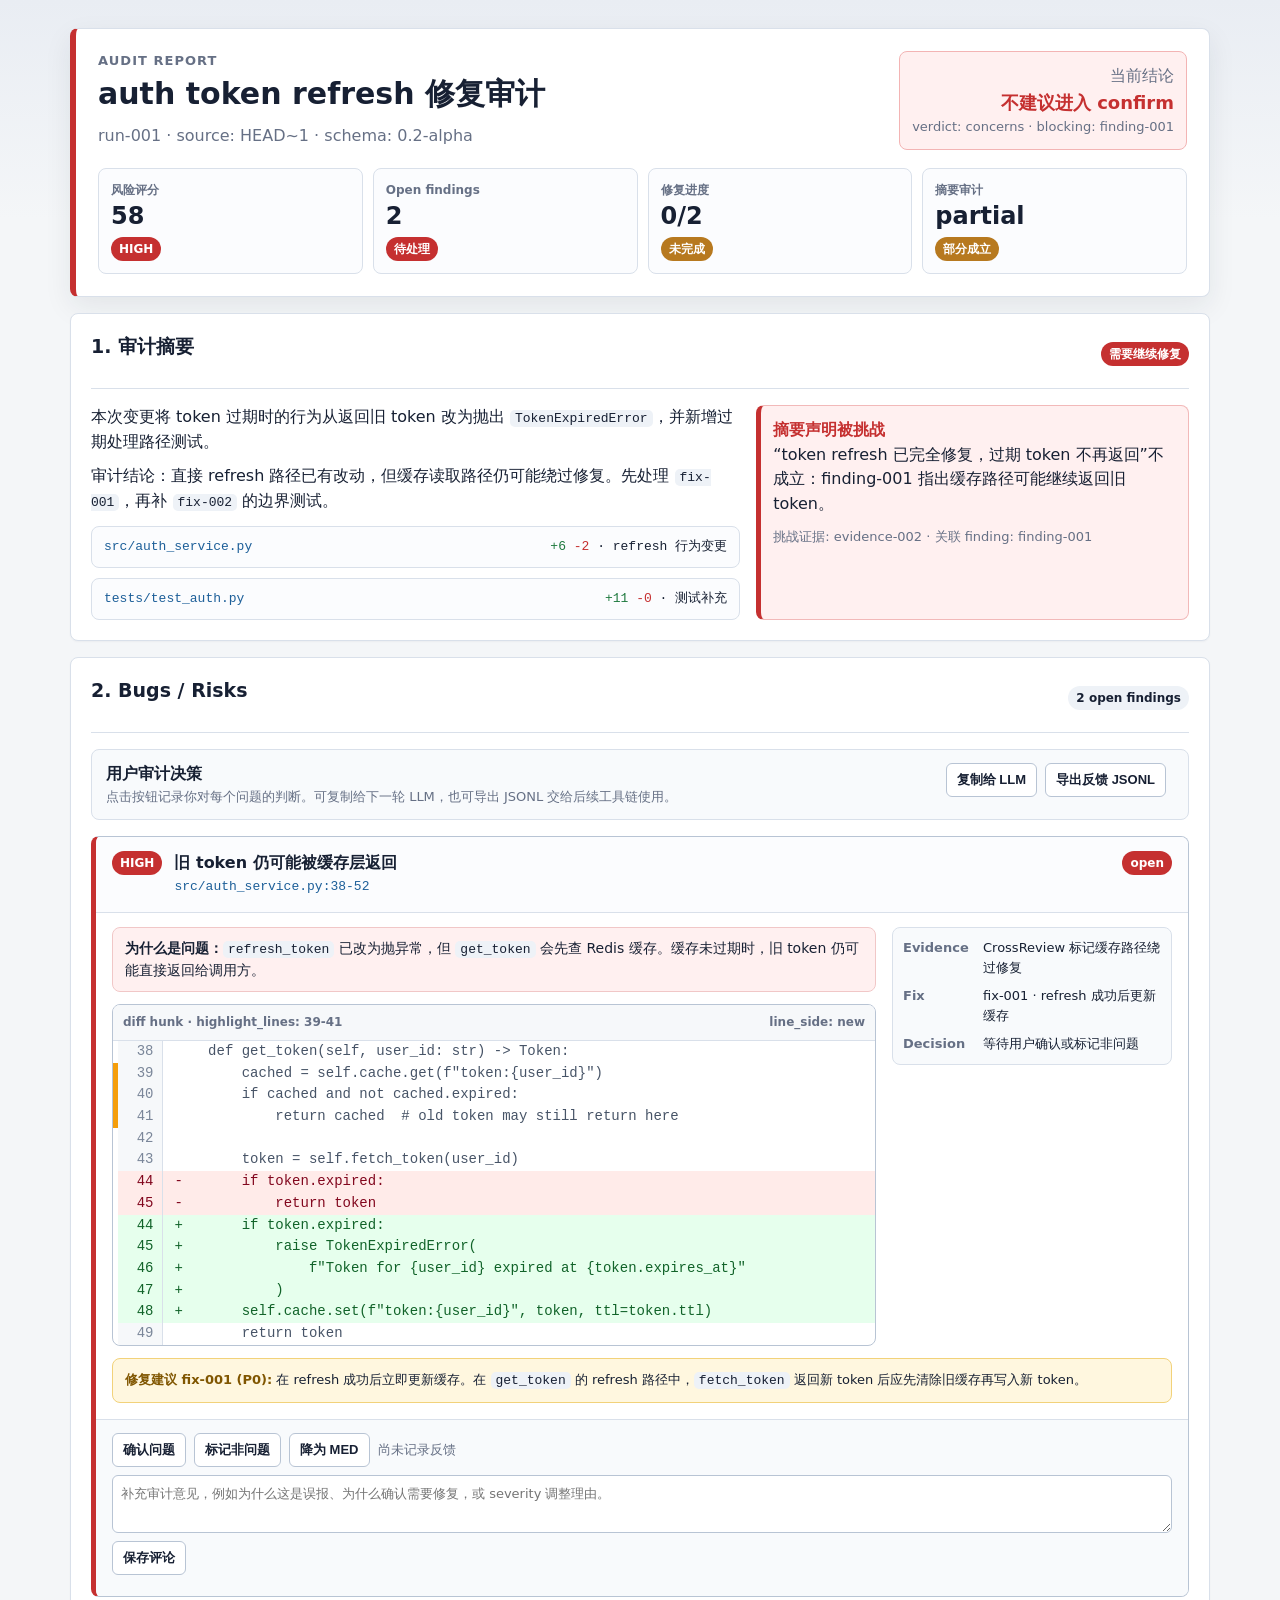
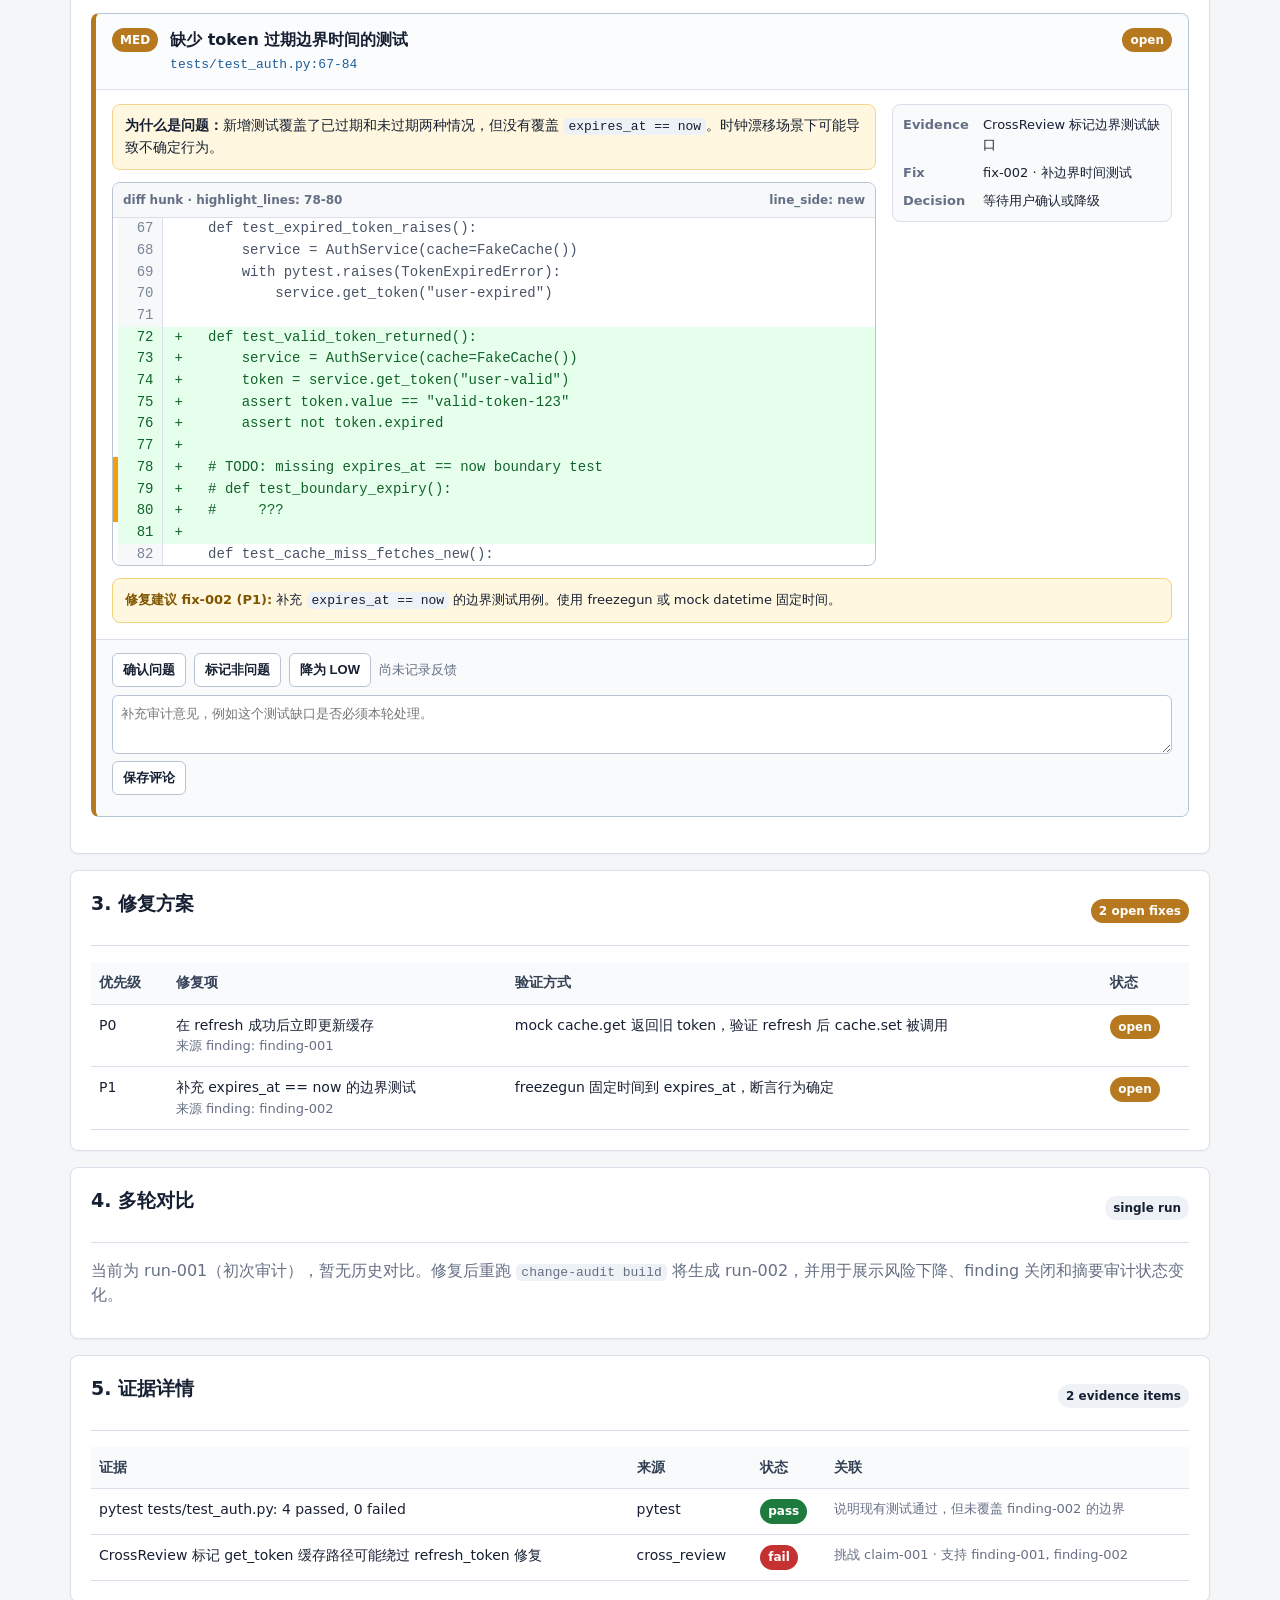
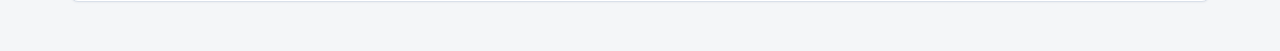
==== docs/examples/hunk-context-demo/audit.html @ eb0c7e60 "chore: rename project to change-audit" ====
<!doctype html>
<html lang="zh-CN">
<head>
  <meta charset="utf-8">
  <meta name="viewport" content="width=device-width, initial-scale=1">
  <title>change-audit hunk context demo</title>
  <style>
    :root {
      --bg: #f4f6f8;
      --panel: #ffffff;
      --text: #172033;
      --muted: #667085;
      --line: #d9e0ea;
      --line-strong: #b8c4d4;
      --green: #1f7a3f;
      --green-soft: #e8f7ee;
      --red: #c53030;
      --red-soft: #fff0f0;
      --amber: #b7791f;
      --amber-soft: #fff7df;
      --blue: #1d5f99;
      --blue-soft: #eef6ff;
      --ink: #111827;
      --code-bg: #ffffff;
      --code-text: #1f2937;
      --code-num: #7a8699;
      --code-add-bg: #e6ffed;
      --code-del-bg: #ffebe9;
      --code-add-text: #116329;
      --code-del-text: #82071e;
      --code-stripe: #f59e0b;
      --focus: #0e7490;
    }

    * { box-sizing: border-box; }

    body {
      margin: 0;
      background:
        linear-gradient(180deg, #e9edf3 0, #f4f6f8 220px),
        var(--bg);
      color: var(--text);
      font-family: ui-sans-serif, system-ui, -apple-system, BlinkMacSystemFont, "Segoe UI", sans-serif;
      line-height: 1.55;
    }

    main {
      max-width: 1180px;
      margin: 0 auto;
      padding: 28px 20px 52px;
    }

    h1, h2, h3, p { margin-top: 0; }
    h1 { margin-bottom: 6px; font-size: 30px; letter-spacing: 0; }
    h2 { margin-bottom: 14px; font-size: 19px; letter-spacing: 0; }
    h3 { margin-bottom: 8px; font-size: 15px; letter-spacing: 0; }
    p { margin-bottom: 10px; }

    code {
      padding: 1px 5px;
      border-radius: 5px;
      background: #eef2f7;
      font-size: 13px;
    }

    .muted { color: var(--muted); }
    .ref { color: var(--muted); font-size: 13px; }

    .report-shell {
      display: grid;
      grid-template-columns: minmax(0, 1fr);
      gap: 16px;
    }

    .hero {
      background: var(--panel);
      border: 1px solid var(--line);
      border-left: 6px solid var(--red);
      border-radius: 8px;
      box-shadow: 0 10px 28px rgba(23, 32, 51, 0.08);
      padding: 22px;
    }

    .hero-top {
      display: flex;
      align-items: flex-start;
      justify-content: space-between;
      gap: 16px;
    }

    .kicker {
      color: var(--muted);
      font-size: 13px;
      font-weight: 700;
      letter-spacing: .08em;
      text-transform: uppercase;
    }

    .verdict {
      min-width: 220px;
      padding: 12px;
      border: 1px solid #f3b4b4;
      border-radius: 8px;
      background: var(--red-soft);
      text-align: right;
    }

    .verdict strong {
      display: block;
      color: var(--red);
      font-size: 18px;
    }

    .metric-grid {
      display: grid;
      grid-template-columns: repeat(4, minmax(0, 1fr));
      gap: 10px;
      margin-top: 18px;
    }

    .metric {
      min-height: 92px;
      padding: 12px;
      border: 1px solid var(--line);
      border-radius: 8px;
      background: #fbfcfe;
    }

    .metric span:first-child {
      display: block;
      color: var(--muted);
      font-size: 12px;
      font-weight: 700;
    }

    .metric strong {
      display: block;
      margin: 4px 0 6px;
      font-size: 24px;
      line-height: 1.1;
    }

    section {
      background: var(--panel);
      border: 1px solid var(--line);
      border-radius: 8px;
      box-shadow: 0 1px 2px rgba(23, 32, 51, 0.04);
      padding: 20px;
    }

    .section-title {
      display: flex;
      align-items: center;
      justify-content: space-between;
      gap: 12px;
      border-bottom: 1px solid var(--line);
      margin: -2px 0 16px;
      padding-bottom: 12px;
    }

    .badge {
      display: inline-flex;
      align-items: center;
      justify-content: center;
      min-height: 22px;
      padding: 3px 8px;
      border-radius: 999px;
      font-size: 12px;
      font-weight: 800;
      color: #ffffff;
      white-space: nowrap;
    }

    .ok { background: var(--green); }
    .warn { background: var(--amber); }
    .risk { background: var(--red); }
    .info { background: var(--blue); }
    .soft { color: var(--text); background: #eef2f7; }

    .summary-grid {
      display: grid;
      grid-template-columns: 1.2fr .8fr;
      gap: 16px;
    }

    .change-list {
      display: grid;
      gap: 10px;
      margin-top: 12px;
    }

    .file-change {
      display: grid;
      grid-template-columns: minmax(0, 1fr) auto;
      gap: 10px;
      align-items: center;
      padding: 10px 12px;
      border: 1px solid var(--line);
      border-radius: 8px;
      background: #fbfcfe;
    }

    .file-path {
      font-family: ui-monospace, SFMono-Regular, "SF Mono", Menlo, Consolas, monospace;
      font-size: 13px;
      color: var(--blue);
    }

    .diff-stat {
      font-family: ui-monospace, SFMono-Regular, "SF Mono", Menlo, Consolas, monospace;
      font-size: 13px;
      white-space: nowrap;
    }

    .add { color: var(--green); }
    .del { color: var(--red); }

    .claim {
      border: 1px solid #f2b9b9;
      border-left: 5px solid var(--red);
      padding: 12px;
      background: var(--red-soft);
      border-radius: 8px;
    }

    .claim strong { color: var(--red); }

    .feedback-panel {
      display: flex;
      justify-content: space-between;
      align-items: center;
      gap: 12px;
      padding: 12px 14px;
      border: 1px solid var(--line);
      border-radius: 8px;
      background: #f8fafc;
      margin-bottom: 14px;
    }

    .export-feedback,
    .feedback button {
      border: 1px solid var(--line-strong);
      border-radius: 6px;
      background: #ffffff;
      color: var(--text);
      padding: 7px 10px;
      font-size: 13px;
      font-weight: 650;
      cursor: pointer;
    }

    .export-feedback:hover,
    .feedback button:hover {
      border-color: var(--focus);
      color: var(--focus);
    }

    .finding-card {
      border: 1px solid var(--line-strong);
      border-radius: 8px;
      margin: 16px 0;
      overflow: hidden;
      background: #ffffff;
    }

    .finding-card.high { border-left: 5px solid var(--red); }
    .finding-card.medium { border-left: 5px solid var(--amber); }

    .finding-header {
      display: grid;
      grid-template-columns: auto minmax(0, 1fr) auto;
      gap: 12px;
      align-items: start;
      padding: 14px 16px;
      border-bottom: 1px solid var(--line);
      background: #fbfcfe;
    }

    .finding-title {
      display: block;
      font-size: 16px;
      font-weight: 800;
    }

    .loc {
      display: block;
      margin-top: 2px;
      color: var(--muted);
      font-family: ui-monospace, SFMono-Regular, "SF Mono", Menlo, Consolas, monospace;
      font-size: 13px;
    }

    .loc a { color: var(--blue); text-decoration: none; }
    .loc a:hover { text-decoration: underline; }

    .finding-body { padding: 14px 16px 16px; }

    .finding-layout {
      display: grid;
      grid-template-columns: minmax(0, 1fr) 280px;
      gap: 16px;
      align-items: start;
    }

    .finding-note {
      padding: 10px 12px;
      border: 1px solid #f1c7c7;
      border-radius: 8px;
      background: var(--red-soft);
      font-size: 14px;
    }

    .medium .finding-note {
      border-color: #f4d58f;
      background: var(--amber-soft);
    }

    .chain {
      display: grid;
      gap: 8px;
      padding: 10px;
      border: 1px solid var(--line);
      border-radius: 8px;
      background: #f8fafc;
      font-size: 13px;
    }

    .chain-row {
      display: grid;
      grid-template-columns: 72px minmax(0, 1fr);
      gap: 8px;
    }

    .chain-label {
      color: var(--muted);
      font-weight: 800;
    }

    .hunk {
      margin-top: 12px;
      border: 1px solid var(--line-strong);
      border-radius: 8px;
      overflow-x: auto;
      background: var(--code-bg);
      font-family: ui-monospace, SFMono-Regular, "SF Mono", Menlo, Consolas, monospace;
      font-size: 13px;
      line-height: 1.55;
    }

    .hunk-caption {
      display: flex;
      justify-content: space-between;
      gap: 12px;
      padding: 8px 10px;
      border-bottom: 1px solid var(--line);
      background: #f6f8fa;
      color: var(--muted);
      font-size: 12px;
      font-family: ui-sans-serif, system-ui, -apple-system, BlinkMacSystemFont, "Segoe UI", sans-serif;
      font-weight: 700;
    }

    .hunk-table {
      width: 100%;
      border-collapse: collapse;
    }

    .hunk-table td {
      padding: 0 12px 0 0;
      border: none;
      vertical-align: top;
      white-space: pre;
    }

    .hunk-stripe {
      width: 5px;
      padding: 0 !important;
      background: transparent;
    }

    .hunk-stripe-active { background: var(--code-stripe); }

    .hunk-num {
      width: 1px;
      min-width: 44px;
      padding-left: 10px !important;
      padding-right: 8px !important;
      color: var(--code-num);
      text-align: right;
      user-select: none;
      background: #f6f8fa;
      border-right: 1px solid var(--line) !important;
    }

    .hunk-code {
      color: var(--code-text);
      padding-left: 12px !important;
    }

    .hunk-add .hunk-num,
    .hunk-add .hunk-code {
      background: var(--code-add-bg);
      color: var(--code-add-text);
    }

    .hunk-del .hunk-num,
    .hunk-del .hunk-code {
      background: var(--code-del-bg);
      color: var(--code-del-text);
    }

    .hunk-ctx .hunk-code { color: #475467; }

    .finding-fix {
      margin-top: 12px;
      padding: 11px 12px;
      border: 1px solid #f2d27a;
      border-radius: 8px;
      background: var(--amber-soft);
      font-size: 13px;
    }

    .finding-fix strong { color: #805600; }

    .feedback {
      padding: 13px 16px;
      border-top: 1px solid var(--line);
      background: #f8fafc;
    }

    .feedback-row {
      display: flex;
      gap: 8px;
      flex-wrap: wrap;
      align-items: center;
      margin-bottom: 8px;
    }

    .feedback textarea {
      width: 100%;
      min-height: 58px;
      resize: vertical;
      border: 1px solid var(--line-strong);
      border-radius: 6px;
      padding: 8px;
      font: inherit;
      font-size: 13px;
    }

    .feedback-status {
      color: var(--muted);
      font-size: 13px;
    }

    table {
      width: 100%;
      border-collapse: collapse;
      font-size: 14px;
    }

    th, td {
      padding: 10px 8px;
      border-bottom: 1px solid var(--line);
      text-align: left;
      vertical-align: top;
    }

    th {
      color: #344054;
      font-weight: 800;
      background: #f8fafc;
    }

    @media (max-width: 900px) {
      .hero-top,
      .feedback-panel {
        align-items: stretch;
        flex-direction: column;
      }

      .verdict { text-align: left; }
      .metric-grid { grid-template-columns: 1fr 1fr; }
      .summary-grid,
      .finding-layout { grid-template-columns: 1fr; }
    }

    @media (max-width: 560px) {
      main { padding: 18px 12px 36px; }
      .metric-grid { grid-template-columns: 1fr; }
      .finding-header { grid-template-columns: 1fr; }
      .file-change { grid-template-columns: 1fr; }
    }

    @media (prefers-reduced-motion: reduce) {
      * { transition: none !important; animation: none !important; }
    }
  </style>
</head>
<body>
  <main class="report-shell">
    <header class="hero" data-node-id="run-001" data-node-type="run">
      <div class="hero-top">
        <div>
          <div class="kicker">Audit Report</div>
          <h1>auth token refresh 修复审计</h1>
          <div class="muted">run-001 · source: HEAD~1 · schema: 0.2-alpha</div>
        </div>
        <div class="verdict">
          <span class="muted">当前结论</span>
          <strong>不建议进入 confirm</strong>
          <div class="ref">verdict: concerns · blocking: finding-001</div>
        </div>
      </div>

      <div class="metric-grid">
        <div class="metric"><span>风险评分</span><strong>58</strong><span class="badge risk">HIGH</span></div>
        <div class="metric"><span>Open findings</span><strong>2</strong><span class="badge risk">待处理</span></div>
        <div class="metric"><span>修复进度</span><strong>0/2</strong><span class="badge warn">未完成</span></div>
        <div class="metric"><span>摘要审计</span><strong>partial</strong><span class="badge warn">部分成立</span></div>
      </div>
    </header>

    <section data-node-id="change-001" data-node-type="change">
      <div class="section-title">
        <h2>1. 审计摘要</h2>
        <span class="badge risk">需要继续修复</span>
      </div>
      <div class="summary-grid">
        <div>
          <p>本次变更将 token 过期时的行为从返回旧 token 改为抛出 <code>TokenExpiredError</code>，并新增过期处理路径测试。</p>
          <p>审计结论：直接 refresh 路径已有改动，但缓存读取路径仍可能绕过修复。先处理 <code>fix-001</code>，再补 <code>fix-002</code> 的边界测试。</p>
          <div class="change-list">
            <div class="file-change" data-node-id="file-auth-service" data-node-type="file">
              <span class="file-path">src/auth_service.py</span>
              <span class="diff-stat"><span class="add">+6</span> <span class="del">-2</span> · refresh 行为变更</span>
            </div>
            <div class="file-change" data-node-id="file-auth-test" data-node-type="file">
              <span class="file-path">tests/test_auth.py</span>
              <span class="diff-stat"><span class="add">+11</span> <span class="del">-0</span> · 测试补充</span>
            </div>
          </div>
        </div>
        <div class="claim" data-claim-id="claim-001" data-status="challenged">
          <strong>摘要声明被挑战</strong>
          <p>“token refresh 已完全修复，过期 token 不再返回”不成立：finding-001 指出缓存路径可能继续返回旧 token。</p>
          <div class="ref">挑战证据: evidence-002 · 关联 finding: finding-001</div>
        </div>
      </div>
    </section>

    <section>
      <div class="section-title">
        <h2>2. Bugs / Risks</h2>
        <span class="badge soft">2 open findings</span>
      </div>

      <div class="feedback-panel">
        <div>
          <strong>用户审计决策</strong>
          <div class="ref">点击按钮记录你对每个问题的判断。可复制给下一轮 LLM，也可导出 JSONL 交给后续工具链使用。</div>
        </div>
        <div class="feedback-row">
          <button class="export-feedback" type="button" id="copy-feedback">复制给 LLM</button>
          <button class="export-feedback" type="button" id="export-feedback">导出反馈 JSONL</button>
          <span class="feedback-status" id="copy-feedback-status"></span>
        </div>
      </div>

      <article class="finding-card high" data-node-id="finding-001" data-node-type="finding" data-severity="high" data-fingerprint="sha256:auth-service-cache-token-return">
        <div class="finding-header">
          <span class="badge risk">HIGH</span>
          <div>
            <span class="finding-title">旧 token 仍可能被缓存层返回</span>
            <span class="loc"><a href="vscode://file/src/auth_service.py:38">src/auth_service.py:38-52</a></span>
          </div>
          <span class="badge risk">open</span>
        </div>
        <div class="finding-body">
          <div class="finding-layout">
            <div>
              <div class="finding-note">
                <strong>为什么是问题：</strong><code>refresh_token</code> 已改为抛异常，但 <code>get_token</code> 会先查 Redis 缓存。缓存未过期时，旧 token 仍可能直接返回给调用方。
              </div>
              <div class="hunk">
                <div class="hunk-caption">
                  <span>diff hunk · highlight_lines: 39-41</span>
                  <span>line_side: new</span>
                </div>
                <table class="hunk-table">
                  <tr class="hunk-ctx"><td class="hunk-stripe"></td><td class="hunk-num">38</td><td class="hunk-code">    def get_token(self, user_id: str) -> Token:</td></tr>
                  <tr class="hunk-ctx"><td class="hunk-stripe hunk-stripe-active"></td><td class="hunk-num">39</td><td class="hunk-code">        cached = self.cache.get(f"token:{user_id}")</td></tr>
                  <tr class="hunk-ctx"><td class="hunk-stripe hunk-stripe-active"></td><td class="hunk-num">40</td><td class="hunk-code">        if cached and not cached.expired:</td></tr>
                  <tr class="hunk-ctx"><td class="hunk-stripe hunk-stripe-active"></td><td class="hunk-num">41</td><td class="hunk-code">            return cached  # old token may still return here</td></tr>
                  <tr class="hunk-ctx"><td class="hunk-stripe"></td><td class="hunk-num">42</td><td class="hunk-code"></td></tr>
                  <tr class="hunk-ctx"><td class="hunk-stripe"></td><td class="hunk-num">43</td><td class="hunk-code">        token = self.fetch_token(user_id)</td></tr>
                  <tr class="hunk-del"><td class="hunk-stripe"></td><td class="hunk-num">44</td><td class="hunk-code">-       if token.expired:</td></tr>
                  <tr class="hunk-del"><td class="hunk-stripe"></td><td class="hunk-num">45</td><td class="hunk-code">-           return token</td></tr>
                  <tr class="hunk-add"><td class="hunk-stripe"></td><td class="hunk-num">44</td><td class="hunk-code">+       if token.expired:</td></tr>
                  <tr class="hunk-add"><td class="hunk-stripe"></td><td class="hunk-num">45</td><td class="hunk-code">+           raise TokenExpiredError(</td></tr>
                  <tr class="hunk-add"><td class="hunk-stripe"></td><td class="hunk-num">46</td><td class="hunk-code">+               f"Token for {user_id} expired at {token.expires_at}"</td></tr>
                  <tr class="hunk-add"><td class="hunk-stripe"></td><td class="hunk-num">47</td><td class="hunk-code">+           )</td></tr>
                  <tr class="hunk-add"><td class="hunk-stripe"></td><td class="hunk-num">48</td><td class="hunk-code">+       self.cache.set(f"token:{user_id}", token, ttl=token.ttl)</td></tr>
                  <tr class="hunk-ctx"><td class="hunk-stripe"></td><td class="hunk-num">49</td><td class="hunk-code">        return token</td></tr>
                </table>
              </div>
            </div>
            <aside class="chain">
              <div class="chain-row"><span class="chain-label">Evidence</span><span data-node-id="evidence-002" data-node-type="evidence" data-edge-id="edge-008">CrossReview 标记缓存路径绕过修复</span></div>
              <div class="chain-row"><span class="chain-label">Fix</span><span data-node-id="fix-001" data-node-type="fix" data-edge-id="edge-006">fix-001 · refresh 成功后更新缓存</span></div>
              <div class="chain-row"><span class="chain-label">Decision</span><span>等待用户确认或标记非问题</span></div>
            </aside>
          </div>
          <div class="finding-fix" data-node-id="fix-001" data-node-type="fix">
            <strong>修复建议 fix-001 (P0):</strong> 在 refresh 成功后立即更新缓存。在 <code>get_token</code> 的 refresh 路径中，<code>fetch_token</code> 返回新 token 后应先清除旧缓存再写入新 token。
          </div>
        </div>
        <div class="feedback" data-feedback-for="finding-001">
          <div class="feedback-row">
            <button type="button" data-action="accept">确认问题</button>
            <button type="button" data-action="false_positive">标记非问题</button>
            <button type="button" data-action="severity_override" data-severity="medium">降为 MED</button>
            <span class="feedback-status">尚未记录反馈</span>
          </div>
          <textarea placeholder="补充审计意见，例如为什么这是误报、为什么确认需要修复，或 severity 调整理由。"></textarea>
          <div class="feedback-row">
            <button type="button" data-action="comment">保存评论</button>
          </div>
        </div>
      </article>

      <article class="finding-card medium" data-node-id="finding-002" data-node-type="finding" data-severity="medium" data-fingerprint="sha256:test-auth-boundary-expiry-missing">
        <div class="finding-header">
          <span class="badge warn">MED</span>
          <div>
            <span class="finding-title">缺少 token 过期边界时间的测试</span>
            <span class="loc"><a href="vscode://file/tests/test_auth.py:67">tests/test_auth.py:67-84</a></span>
          </div>
          <span class="badge warn">open</span>
        </div>
        <div class="finding-body">
          <div class="finding-layout">
            <div>
              <div class="finding-note">
                <strong>为什么是问题：</strong>新增测试覆盖了已过期和未过期两种情况，但没有覆盖 <code>expires_at == now</code>。时钟漂移场景下可能导致不确定行为。
              </div>
              <div class="hunk">
                <div class="hunk-caption">
                  <span>diff hunk · highlight_lines: 78-80</span>
                  <span>line_side: new</span>
                </div>
                <table class="hunk-table">
                  <tr class="hunk-ctx"><td class="hunk-stripe"></td><td class="hunk-num">67</td><td class="hunk-code">    def test_expired_token_raises():</td></tr>
                  <tr class="hunk-ctx"><td class="hunk-stripe"></td><td class="hunk-num">68</td><td class="hunk-code">        service = AuthService(cache=FakeCache())</td></tr>
                  <tr class="hunk-ctx"><td class="hunk-stripe"></td><td class="hunk-num">69</td><td class="hunk-code">        with pytest.raises(TokenExpiredError):</td></tr>
                  <tr class="hunk-ctx"><td class="hunk-stripe"></td><td class="hunk-num">70</td><td class="hunk-code">            service.get_token("user-expired")</td></tr>
                  <tr class="hunk-ctx"><td class="hunk-stripe"></td><td class="hunk-num">71</td><td class="hunk-code"></td></tr>
                  <tr class="hunk-add"><td class="hunk-stripe"></td><td class="hunk-num">72</td><td class="hunk-code">+   def test_valid_token_returned():</td></tr>
                  <tr class="hunk-add"><td class="hunk-stripe"></td><td class="hunk-num">73</td><td class="hunk-code">+       service = AuthService(cache=FakeCache())</td></tr>
                  <tr class="hunk-add"><td class="hunk-stripe"></td><td class="hunk-num">74</td><td class="hunk-code">+       token = service.get_token("user-valid")</td></tr>
                  <tr class="hunk-add"><td class="hunk-stripe"></td><td class="hunk-num">75</td><td class="hunk-code">+       assert token.value == "valid-token-123"</td></tr>
                  <tr class="hunk-add"><td class="hunk-stripe"></td><td class="hunk-num">76</td><td class="hunk-code">+       assert not token.expired</td></tr>
                  <tr class="hunk-add"><td class="hunk-stripe"></td><td class="hunk-num">77</td><td class="hunk-code">+</td></tr>
                  <tr class="hunk-add"><td class="hunk-stripe hunk-stripe-active"></td><td class="hunk-num">78</td><td class="hunk-code">+   # TODO: missing expires_at == now boundary test</td></tr>
                  <tr class="hunk-add"><td class="hunk-stripe hunk-stripe-active"></td><td class="hunk-num">79</td><td class="hunk-code">+   # def test_boundary_expiry():</td></tr>
                  <tr class="hunk-add"><td class="hunk-stripe hunk-stripe-active"></td><td class="hunk-num">80</td><td class="hunk-code">+   #     ???</td></tr>
                  <tr class="hunk-add"><td class="hunk-stripe"></td><td class="hunk-num">81</td><td class="hunk-code">+</td></tr>
                  <tr class="hunk-ctx"><td class="hunk-stripe"></td><td class="hunk-num">82</td><td class="hunk-code">    def test_cache_miss_fetches_new():</td></tr>
                </table>
              </div>
            </div>
            <aside class="chain">
              <div class="chain-row"><span class="chain-label">Evidence</span><span data-node-id="evidence-002" data-node-type="evidence" data-edge-id="edge-009">CrossReview 标记边界测试缺口</span></div>
              <div class="chain-row"><span class="chain-label">Fix</span><span data-node-id="fix-002" data-node-type="fix" data-edge-id="edge-007">fix-002 · 补边界时间测试</span></div>
              <div class="chain-row"><span class="chain-label">Decision</span><span>等待用户确认或降级</span></div>
            </aside>
          </div>
          <div class="finding-fix" data-node-id="fix-002" data-node-type="fix">
            <strong>修复建议 fix-002 (P1):</strong> 补充 <code>expires_at == now</code> 的边界测试用例。使用 freezegun 或 mock datetime 固定时间。
          </div>
        </div>
        <div class="feedback" data-feedback-for="finding-002">
          <div class="feedback-row">
            <button type="button" data-action="accept">确认问题</button>
            <button type="button" data-action="false_positive">标记非问题</button>
            <button type="button" data-action="severity_override" data-severity="low">降为 LOW</button>
            <span class="feedback-status">尚未记录反馈</span>
          </div>
          <textarea placeholder="补充审计意见，例如这个测试缺口是否必须本轮处理。"></textarea>
          <div class="feedback-row">
            <button type="button" data-action="comment">保存评论</button>
          </div>
        </div>
      </article>
    </section>

    <section>
      <div class="section-title">
        <h2>3. 修复方案</h2>
        <span class="badge warn">2 open fixes</span>
      </div>
      <table>
        <thead>
          <tr><th>优先级</th><th>修复项</th><th>验证方式</th><th>状态</th></tr>
        </thead>
        <tbody>
          <tr data-node-id="fix-001" data-node-type="fix">
            <td>P0</td>
            <td>在 refresh 成功后立即更新缓存<div class="ref">来源 finding: finding-001</div></td>
            <td>mock cache.get 返回旧 token，验证 refresh 后 cache.set 被调用</td>
            <td><span class="badge warn">open</span></td>
          </tr>
          <tr data-node-id="fix-002" data-node-type="fix">
            <td>P1</td>
            <td>补充 expires_at == now 的边界测试<div class="ref">来源 finding: finding-002</div></td>
            <td>freezegun 固定时间到 expires_at，断言行为确定</td>
            <td><span class="badge warn">open</span></td>
          </tr>
        </tbody>
      </table>
    </section>

    <section>
      <div class="section-title">
        <h2>4. 多轮对比</h2>
        <span class="badge soft">single run</span>
      </div>
      <p class="muted">当前为 run-001（初次审计），暂无历史对比。修复后重跑 <code>change-audit build</code> 将生成 run-002，并用于展示风险下降、finding 关闭和摘要审计状态变化。</p>
    </section>

    <section>
      <div class="section-title">
        <h2>5. 证据详情</h2>
        <span class="badge soft">2 evidence items</span>
      </div>
      <table>
        <thead>
          <tr><th>证据</th><th>来源</th><th>状态</th><th>关联</th></tr>
        </thead>
        <tbody>
          <tr data-node-id="evidence-001" data-node-type="evidence" data-status="pass">
            <td>pytest tests/test_auth.py: 4 passed, 0 failed</td>
            <td>pytest</td>
            <td><span class="badge ok">pass</span></td>
            <td class="ref">说明现有测试通过，但未覆盖 finding-002 的边界</td>
          </tr>
          <tr data-node-id="evidence-002" data-node-type="evidence" data-status="fail">
            <td>CrossReview 标记 get_token 缓存路径可能绕过 refresh_token 修复</td>
            <td>cross_review</td>
            <td><span class="badge risk">fail</span></td>
            <td class="ref">挑战 claim-001 · 支持 finding-001, finding-002</td>
          </tr>
        </tbody>
      </table>
    </section>
  </main>

  <script>
    const feedbackKey = "change-audit:hunk-context-demo:feedback";

    function loadFeedback() {
      try {
        return JSON.parse(localStorage.getItem(feedbackKey) || "[]");
      } catch {
        return [];
      }
    }

    function saveFeedback(records) {
      localStorage.setItem(feedbackKey, JSON.stringify(records));
    }

    function upsertFeedback(record) {
      const records = loadFeedback();
      const next = records.filter((item) => !(item.target_id === record.target_id && item.action === record.action));
      next.push(record);
      saveFeedback(next);
      renderFeedbackStatus();
    }

    function createRecord(panel, action, extra = {}) {
      const card = panel.closest(".finding-card");
      const targetId = card.dataset.nodeId;
      const textarea = panel.querySelector("textarea");
      return {
        target_type: "finding",
        target_id: targetId,
        action,
        reason: textarea.value.trim(),
        fingerprint: card.dataset.fingerprint,
        created_at: new Date().toISOString(),
        ...extra
      };
    }

    function renderFeedbackStatus() {
      const records = loadFeedback();
      document.querySelectorAll(".feedback").forEach((panel) => {
        const targetId = panel.dataset.feedbackFor;
        const targetRecords = records.filter((item) => item.target_id === targetId);
        const status = panel.querySelector(".feedback-status");
        if (!targetRecords.length) {
          status.textContent = "尚未记录反馈";
          return;
        }
        const last = targetRecords[targetRecords.length - 1];
        status.textContent = `已记录 ${targetRecords.length} 条反馈，最近动作: ${last.action}`;
      });
    }

    document.querySelectorAll(".feedback button[data-action]").forEach((button) => {
      button.addEventListener("click", () => {
        const panel = button.closest(".feedback");
        const action = button.dataset.action;
        const extra = action === "severity_override" ? { severity: button.dataset.severity } : {};
        upsertFeedback(createRecord(panel, action, extra));
      });
    });

    function createLLMSummary() {
      const records = loadFeedback();
      const verdict = document.querySelector(".verdict strong")?.textContent.trim() || "unknown";
      const lines = [
        "# change-audit human decisions",
        "",
        "Run: run-001",
        "Source: HEAD~1",
        `Verdict: ${verdict}`,
        "",
        "Findings:"
      ];

      document.querySelectorAll(".finding-card").forEach((card) => {
        const title = card.querySelector(".finding-title")?.textContent.trim() || card.dataset.nodeId;
        const severity = (card.dataset.severity || "unknown").toUpperCase();
        const findingRecords = records.filter((item) => item.target_id === card.dataset.nodeId);

        const strongDecisions = findingRecords.filter((r) => r.action === "accept" || r.action === "false_positive");
        const decision = strongDecisions.length > 0 ? strongDecisions[strongDecisions.length - 1] : null;

        const overrides = findingRecords.filter((r) => r.action === "severity_override");
        const override = overrides.length > 0 ? overrides[overrides.length - 1] : null;

        const comments = findingRecords.filter((r) => r.action === "comment");

        lines.push(`- ${card.dataset.nodeId} ${severity}: ${title}`);
        lines.push(`  fingerprint: ${card.dataset.fingerprint}`);
        lines.push(`  decision: ${decision ? decision.action : "pending"}`);
        if (override?.severity) lines.push(`  severity_override: ${override.severity}`);
        comments.forEach((c) => {
          if (c.reason) lines.push(`  comment: ${c.reason}`);
        });
      });

      lines.push("");
      lines.push("Use these human decisions as context for the next repair pass. Do not treat pending findings as resolved.");
      return lines.join("\n");
    }

    document.getElementById("copy-feedback").addEventListener("click", async () => {
      const status = document.getElementById("copy-feedback-status");
      try {
        await navigator.clipboard.writeText(createLLMSummary());
        status.textContent = "已复制，可粘贴给 LLM";
      } catch {
        status.textContent = "复制失败，请改用导出 JSONL";
      }
    });

    document.getElementById("export-feedback").addEventListener("click", () => {
      const records = loadFeedback();
      const jsonl = records.map((record) => JSON.stringify(record)).join("\n");
      const blob = new Blob([jsonl + (jsonl ? "\n" : "")], { type: "application/jsonl" });
      const url = URL.createObjectURL(blob);
      const link = document.createElement("a");
      link.href = url;
      link.download = "audit-feedback.jsonl";
      link.click();
      URL.revokeObjectURL(url);
    });

    renderFeedbackStatus();
  </script>
</body>
</html>
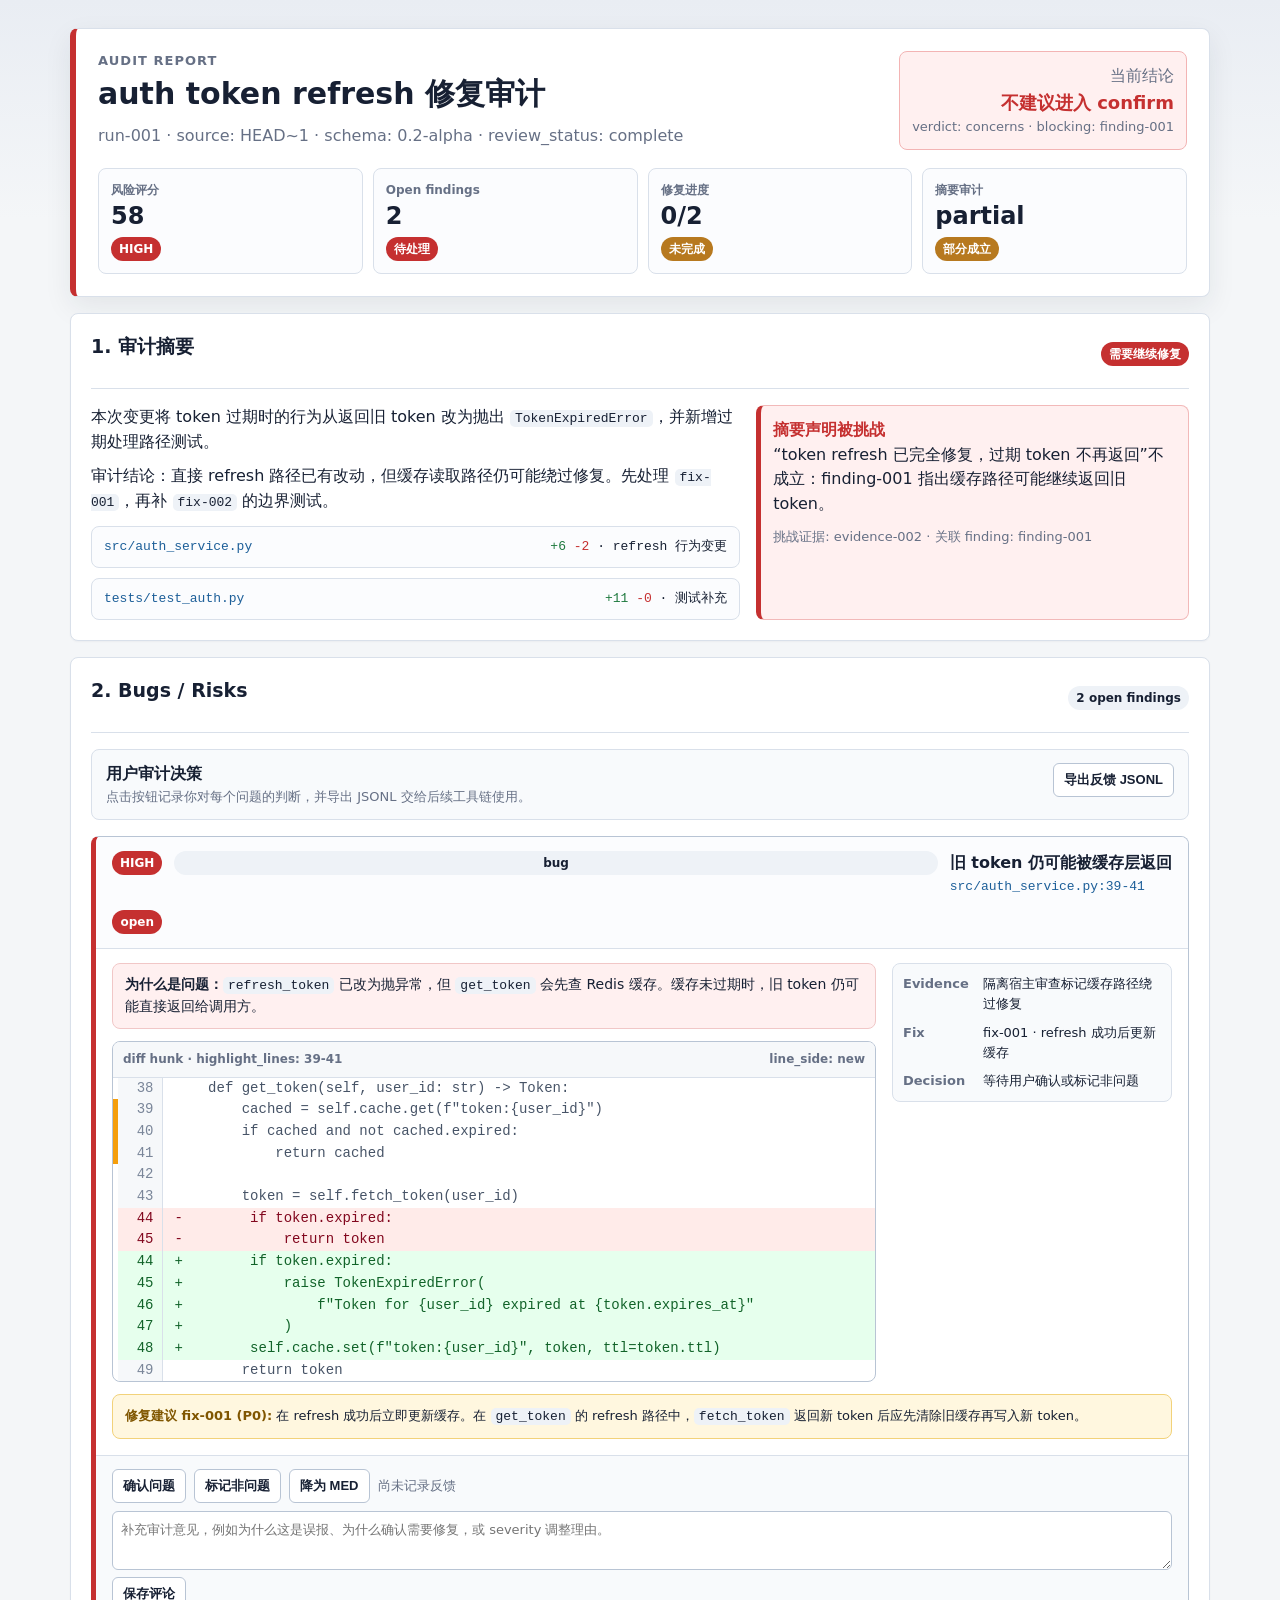
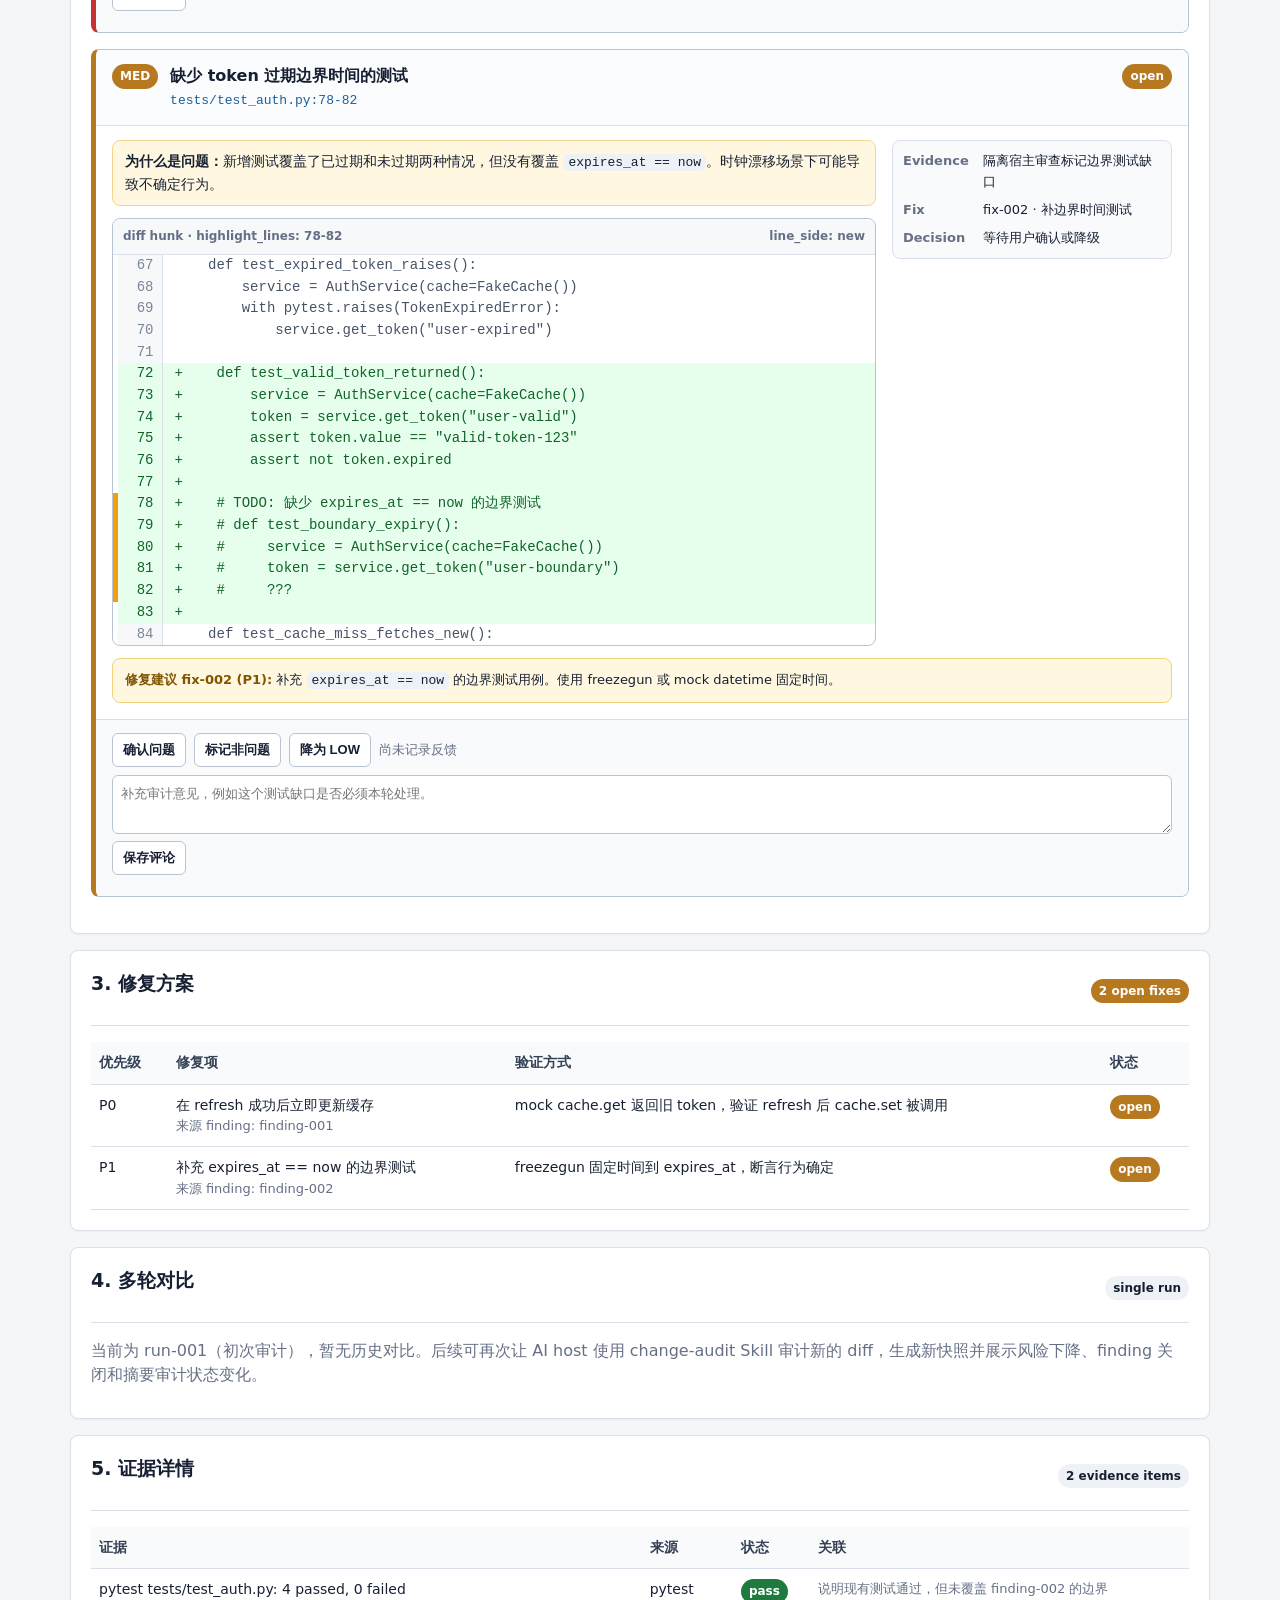
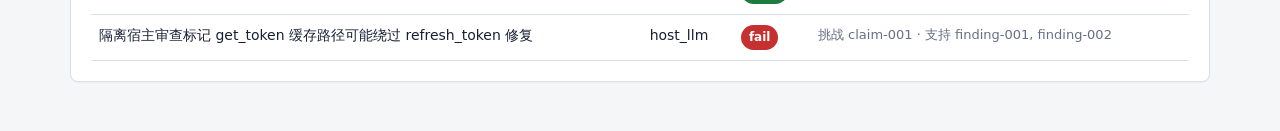
==== commit c0ca60ee: "docs: finalize change-audit v0 delivery plan" ====
--- a/docs/examples/hunk-context-demo/audit.html
+++ b/docs/examples/hunk-context-demo/audit.html
@@ -503,7 +503,7 @@
         <div>
           <div class="kicker">Audit Report</div>
           <h1>auth token refresh 修复审计</h1>
-          <div class="muted">run-001 · source: HEAD~1 · schema: 0.2-alpha</div>
+          <div class="muted">run-001 · source: HEAD~1 · schema: 0.2-alpha · review_status: complete</div>
         </div>
         <div class="verdict">
           <span class="muted">当前结论</span>
@@ -557,21 +557,20 @@
       <div class="feedback-panel">
         <div>
           <strong>用户审计决策</strong>
-          <div class="ref">点击按钮记录你对每个问题的判断。可复制给下一轮 LLM，也可导出 JSONL 交给后续工具链使用。</div>
+          <div class="ref">点击按钮记录你对每个问题的判断，并导出 JSONL 交给后续工具链使用。</div>
         </div>
         <div class="feedback-row">
-          <button class="export-feedback" type="button" id="copy-feedback">复制给 LLM</button>
           <button class="export-feedback" type="button" id="export-feedback">导出反馈 JSONL</button>
-          <span class="feedback-status" id="copy-feedback-status"></span>
         </div>
       </div>
 
-      <article class="finding-card high" data-node-id="finding-001" data-node-type="finding" data-severity="high" data-fingerprint="sha256:auth-service-cache-token-return">
+      <article class="finding-card high" data-node-id="finding-001" data-node-type="finding" data-category="bug" data-severity="high" data-fingerprint="sha256:8dff2181ef31abd0da2e48485f1809dbaf5379d69f89335c89ae1a09465ae681">
         <div class="finding-header">
           <span class="badge risk">HIGH</span>
+          <span class="badge soft">bug</span>
           <div>
             <span class="finding-title">旧 token 仍可能被缓存层返回</span>
-            <span class="loc"><a href="vscode://file/src/auth_service.py:38">src/auth_service.py:38-52</a></span>
+            <span class="loc"><a href="vscode://file/src/auth_service.py:39">src/auth_service.py:39-41</a></span>
           </div>
           <span class="badge risk">open</span>
         </div>
@@ -581,7 +580,7 @@
               <div class="finding-note">
                 <strong>为什么是问题：</strong><code>refresh_token</code> 已改为抛异常，但 <code>get_token</code> 会先查 Redis 缓存。缓存未过期时，旧 token 仍可能直接返回给调用方。
               </div>
-              <div class="hunk">
+              <div class="hunk" data-hunk-id="hunk:src/auth_service.py:38:1">
                 <div class="hunk-caption">
                   <span>diff hunk · highlight_lines: 39-41</span>
                   <span>line_side: new</span>
@@ -590,22 +589,22 @@
                   <tr class="hunk-ctx"><td class="hunk-stripe"></td><td class="hunk-num">38</td><td class="hunk-code">    def get_token(self, user_id: str) -> Token:</td></tr>
                   <tr class="hunk-ctx"><td class="hunk-stripe hunk-stripe-active"></td><td class="hunk-num">39</td><td class="hunk-code">        cached = self.cache.get(f"token:{user_id}")</td></tr>
                   <tr class="hunk-ctx"><td class="hunk-stripe hunk-stripe-active"></td><td class="hunk-num">40</td><td class="hunk-code">        if cached and not cached.expired:</td></tr>
-                  <tr class="hunk-ctx"><td class="hunk-stripe hunk-stripe-active"></td><td class="hunk-num">41</td><td class="hunk-code">            return cached  # old token may still return here</td></tr>
+                  <tr class="hunk-ctx"><td class="hunk-stripe hunk-stripe-active"></td><td class="hunk-num">41</td><td class="hunk-code">            return cached</td></tr>
                   <tr class="hunk-ctx"><td class="hunk-stripe"></td><td class="hunk-num">42</td><td class="hunk-code"></td></tr>
                   <tr class="hunk-ctx"><td class="hunk-stripe"></td><td class="hunk-num">43</td><td class="hunk-code">        token = self.fetch_token(user_id)</td></tr>
-                  <tr class="hunk-del"><td class="hunk-stripe"></td><td class="hunk-num">44</td><td class="hunk-code">-       if token.expired:</td></tr>
-                  <tr class="hunk-del"><td class="hunk-stripe"></td><td class="hunk-num">45</td><td class="hunk-code">-           return token</td></tr>
-                  <tr class="hunk-add"><td class="hunk-stripe"></td><td class="hunk-num">44</td><td class="hunk-code">+       if token.expired:</td></tr>
-                  <tr class="hunk-add"><td class="hunk-stripe"></td><td class="hunk-num">45</td><td class="hunk-code">+           raise TokenExpiredError(</td></tr>
-                  <tr class="hunk-add"><td class="hunk-stripe"></td><td class="hunk-num">46</td><td class="hunk-code">+               f"Token for {user_id} expired at {token.expires_at}"</td></tr>
-                  <tr class="hunk-add"><td class="hunk-stripe"></td><td class="hunk-num">47</td><td class="hunk-code">+           )</td></tr>
-                  <tr class="hunk-add"><td class="hunk-stripe"></td><td class="hunk-num">48</td><td class="hunk-code">+       self.cache.set(f"token:{user_id}", token, ttl=token.ttl)</td></tr>
+                  <tr class="hunk-del"><td class="hunk-stripe"></td><td class="hunk-num">44</td><td class="hunk-code">-        if token.expired:</td></tr>
+                  <tr class="hunk-del"><td class="hunk-stripe"></td><td class="hunk-num">45</td><td class="hunk-code">-            return token</td></tr>
+                  <tr class="hunk-add"><td class="hunk-stripe"></td><td class="hunk-num">44</td><td class="hunk-code">+        if token.expired:</td></tr>
+                  <tr class="hunk-add"><td class="hunk-stripe"></td><td class="hunk-num">45</td><td class="hunk-code">+            raise TokenExpiredError(</td></tr>
+                  <tr class="hunk-add"><td class="hunk-stripe"></td><td class="hunk-num">46</td><td class="hunk-code">+                f"Token for {user_id} expired at {token.expires_at}"</td></tr>
+                  <tr class="hunk-add"><td class="hunk-stripe"></td><td class="hunk-num">47</td><td class="hunk-code">+            )</td></tr>
+                  <tr class="hunk-add"><td class="hunk-stripe"></td><td class="hunk-num">48</td><td class="hunk-code">+        self.cache.set(f"token:{user_id}", token, ttl=token.ttl)</td></tr>
                   <tr class="hunk-ctx"><td class="hunk-stripe"></td><td class="hunk-num">49</td><td class="hunk-code">        return token</td></tr>
                 </table>
               </div>
             </div>
             <aside class="chain">
-              <div class="chain-row"><span class="chain-label">Evidence</span><span data-node-id="evidence-002" data-node-type="evidence" data-edge-id="edge-008">CrossReview 标记缓存路径绕过修复</span></div>
+              <div class="chain-row"><span class="chain-label">Evidence</span><span data-node-id="evidence-002" data-node-type="evidence" data-edge-id="edge-008">隔离宿主审查标记缓存路径绕过修复</span></div>
               <div class="chain-row"><span class="chain-label">Fix</span><span data-node-id="fix-001" data-node-type="fix" data-edge-id="edge-006">fix-001 · refresh 成功后更新缓存</span></div>
               <div class="chain-row"><span class="chain-label">Decision</span><span>等待用户确认或标记非问题</span></div>
             </aside>
@@ -628,12 +627,12 @@
         </div>
       </article>
 
-      <article class="finding-card medium" data-node-id="finding-002" data-node-type="finding" data-severity="medium" data-fingerprint="sha256:test-auth-boundary-expiry-missing">
+      <article class="finding-card medium" data-node-id="finding-002" data-node-type="finding" data-category="quality" data-severity="medium" data-fingerprint="sha256:8eb3f0b05ecd189b40e9ea87341cf6342f122ace30645f1e0802a5972687faff">
         <div class="finding-header">
           <span class="badge warn">MED</span>
           <div>
             <span class="finding-title">缺少 token 过期边界时间的测试</span>
-            <span class="loc"><a href="vscode://file/tests/test_auth.py:67">tests/test_auth.py:67-84</a></span>
+            <span class="loc"><a href="vscode://file/tests/test_auth.py:78">tests/test_auth.py:78-82</a></span>
           </div>
           <span class="badge warn">open</span>
         </div>
@@ -643,9 +642,9 @@
               <div class="finding-note">
                 <strong>为什么是问题：</strong>新增测试覆盖了已过期和未过期两种情况，但没有覆盖 <code>expires_at == now</code>。时钟漂移场景下可能导致不确定行为。
               </div>
-              <div class="hunk">
+              <div class="hunk" data-hunk-id="hunk:tests/test_auth.py:67:1">
                 <div class="hunk-caption">
-                  <span>diff hunk · highlight_lines: 78-80</span>
+                  <span>diff hunk · highlight_lines: 78-82</span>
                   <span>line_side: new</span>
                 </div>
                 <table class="hunk-table">
@@ -654,22 +653,24 @@
                   <tr class="hunk-ctx"><td class="hunk-stripe"></td><td class="hunk-num">69</td><td class="hunk-code">        with pytest.raises(TokenExpiredError):</td></tr>
                   <tr class="hunk-ctx"><td class="hunk-stripe"></td><td class="hunk-num">70</td><td class="hunk-code">            service.get_token("user-expired")</td></tr>
                   <tr class="hunk-ctx"><td class="hunk-stripe"></td><td class="hunk-num">71</td><td class="hunk-code"></td></tr>
-                  <tr class="hunk-add"><td class="hunk-stripe"></td><td class="hunk-num">72</td><td class="hunk-code">+   def test_valid_token_returned():</td></tr>
-                  <tr class="hunk-add"><td class="hunk-stripe"></td><td class="hunk-num">73</td><td class="hunk-code">+       service = AuthService(cache=FakeCache())</td></tr>
-                  <tr class="hunk-add"><td class="hunk-stripe"></td><td class="hunk-num">74</td><td class="hunk-code">+       token = service.get_token("user-valid")</td></tr>
-                  <tr class="hunk-add"><td class="hunk-stripe"></td><td class="hunk-num">75</td><td class="hunk-code">+       assert token.value == "valid-token-123"</td></tr>
-                  <tr class="hunk-add"><td class="hunk-stripe"></td><td class="hunk-num">76</td><td class="hunk-code">+       assert not token.expired</td></tr>
+                  <tr class="hunk-add"><td class="hunk-stripe"></td><td class="hunk-num">72</td><td class="hunk-code">+    def test_valid_token_returned():</td></tr>
+                  <tr class="hunk-add"><td class="hunk-stripe"></td><td class="hunk-num">73</td><td class="hunk-code">+        service = AuthService(cache=FakeCache())</td></tr>
+                  <tr class="hunk-add"><td class="hunk-stripe"></td><td class="hunk-num">74</td><td class="hunk-code">+        token = service.get_token("user-valid")</td></tr>
+                  <tr class="hunk-add"><td class="hunk-stripe"></td><td class="hunk-num">75</td><td class="hunk-code">+        assert token.value == "valid-token-123"</td></tr>
+                  <tr class="hunk-add"><td class="hunk-stripe"></td><td class="hunk-num">76</td><td class="hunk-code">+        assert not token.expired</td></tr>
                   <tr class="hunk-add"><td class="hunk-stripe"></td><td class="hunk-num">77</td><td class="hunk-code">+</td></tr>
-                  <tr class="hunk-add"><td class="hunk-stripe hunk-stripe-active"></td><td class="hunk-num">78</td><td class="hunk-code">+   # TODO: missing expires_at == now boundary test</td></tr>
-                  <tr class="hunk-add"><td class="hunk-stripe hunk-stripe-active"></td><td class="hunk-num">79</td><td class="hunk-code">+   # def test_boundary_expiry():</td></tr>
-                  <tr class="hunk-add"><td class="hunk-stripe hunk-stripe-active"></td><td class="hunk-num">80</td><td class="hunk-code">+   #     ???</td></tr>
-                  <tr class="hunk-add"><td class="hunk-stripe"></td><td class="hunk-num">81</td><td class="hunk-code">+</td></tr>
-                  <tr class="hunk-ctx"><td class="hunk-stripe"></td><td class="hunk-num">82</td><td class="hunk-code">    def test_cache_miss_fetches_new():</td></tr>
+                  <tr class="hunk-add"><td class="hunk-stripe hunk-stripe-active"></td><td class="hunk-num">78</td><td class="hunk-code">+    # TODO: 缺少 expires_at == now 的边界测试</td></tr>
+                  <tr class="hunk-add"><td class="hunk-stripe hunk-stripe-active"></td><td class="hunk-num">79</td><td class="hunk-code">+    # def test_boundary_expiry():</td></tr>
+                  <tr class="hunk-add"><td class="hunk-stripe hunk-stripe-active"></td><td class="hunk-num">80</td><td class="hunk-code">+    #     service = AuthService(cache=FakeCache())</td></tr>
+                  <tr class="hunk-add"><td class="hunk-stripe hunk-stripe-active"></td><td class="hunk-num">81</td><td class="hunk-code">+    #     token = service.get_token("user-boundary")</td></tr>
+                  <tr class="hunk-add"><td class="hunk-stripe hunk-stripe-active"></td><td class="hunk-num">82</td><td class="hunk-code">+    #     ???</td></tr>
+                  <tr class="hunk-add"><td class="hunk-stripe"></td><td class="hunk-num">83</td><td class="hunk-code">+</td></tr>
+                  <tr class="hunk-ctx"><td class="hunk-stripe"></td><td class="hunk-num">84</td><td class="hunk-code">    def test_cache_miss_fetches_new():</td></tr>
                 </table>
               </div>
             </div>
             <aside class="chain">
-              <div class="chain-row"><span class="chain-label">Evidence</span><span data-node-id="evidence-002" data-node-type="evidence" data-edge-id="edge-009">CrossReview 标记边界测试缺口</span></div>
+              <div class="chain-row"><span class="chain-label">Evidence</span><span data-node-id="evidence-002" data-node-type="evidence" data-edge-id="edge-009">隔离宿主审查标记边界测试缺口</span></div>
               <div class="chain-row"><span class="chain-label">Fix</span><span data-node-id="fix-002" data-node-type="fix" data-edge-id="edge-007">fix-002 · 补边界时间测试</span></div>
               <div class="chain-row"><span class="chain-label">Decision</span><span>等待用户确认或降级</span></div>
             </aside>
@@ -724,7 +725,7 @@
         <h2>4. 多轮对比</h2>
         <span class="badge soft">single run</span>
       </div>
-      <p class="muted">当前为 run-001（初次审计），暂无历史对比。修复后重跑 <code>change-audit build</code> 将生成 run-002，并用于展示风险下降、finding 关闭和摘要审计状态变化。</p>
+      <p class="muted">当前为 run-001（初次审计），暂无历史对比。后续可再次让 AI host 使用 change-audit Skill 审计新的 diff，生成新快照并展示风险下降、finding 关闭和摘要审计状态变化。</p>
     </section>
 
     <section>
@@ -744,8 +745,8 @@
             <td class="ref">说明现有测试通过，但未覆盖 finding-002 的边界</td>
           </tr>
           <tr data-node-id="evidence-002" data-node-type="evidence" data-status="fail">
-            <td>CrossReview 标记 get_token 缓存路径可能绕过 refresh_token 修复</td>
-            <td>cross_review</td>
+            <td>隔离宿主审查标记 get_token 缓存路径可能绕过 refresh_token 修复</td>
+            <td>host_llm</td>
             <td><span class="badge risk">fail</span></td>
             <td class="ref">挑战 claim-001 · 支持 finding-001, finding-002</td>
           </tr>
@@ -816,56 +817,6 @@
       });
     });
 
-    function createLLMSummary() {
-      const records = loadFeedback();
-      const verdict = document.querySelector(".verdict strong")?.textContent.trim() || "unknown";
-      const lines = [
-        "# change-audit human decisions",
-        "",
-        "Run: run-001",
-        "Source: HEAD~1",
-        `Verdict: ${verdict}`,
-        "",
-        "Findings:"
-      ];
-
-      document.querySelectorAll(".finding-card").forEach((card) => {
-        const title = card.querySelector(".finding-title")?.textContent.trim() || card.dataset.nodeId;
-        const severity = (card.dataset.severity || "unknown").toUpperCase();
-        const findingRecords = records.filter((item) => item.target_id === card.dataset.nodeId);
-
-        const strongDecisions = findingRecords.filter((r) => r.action === "accept" || r.action === "false_positive");
-        const decision = strongDecisions.length > 0 ? strongDecisions[strongDecisions.length - 1] : null;
-
-        const overrides = findingRecords.filter((r) => r.action === "severity_override");
-        const override = overrides.length > 0 ? overrides[overrides.length - 1] : null;
-
-        const comments = findingRecords.filter((r) => r.action === "comment");
-
-        lines.push(`- ${card.dataset.nodeId} ${severity}: ${title}`);
-        lines.push(`  fingerprint: ${card.dataset.fingerprint}`);
-        lines.push(`  decision: ${decision ? decision.action : "pending"}`);
-        if (override?.severity) lines.push(`  severity_override: ${override.severity}`);
-        comments.forEach((c) => {
-          if (c.reason) lines.push(`  comment: ${c.reason}`);
-        });
-      });
-
-      lines.push("");
-      lines.push("Use these human decisions as context for the next repair pass. Do not treat pending findings as resolved.");
-      return lines.join("\n");
-    }
-
-    document.getElementById("copy-feedback").addEventListener("click", async () => {
-      const status = document.getElementById("copy-feedback-status");
-      try {
-        await navigator.clipboard.writeText(createLLMSummary());
-        status.textContent = "已复制，可粘贴给 LLM";
-      } catch {
-        status.textContent = "复制失败，请改用导出 JSONL";
-      }
-    });
-
     document.getElementById("export-feedback").addEventListener("click", () => {
       const records = loadFeedback();
       const jsonl = records.map((record) => JSON.stringify(record)).join("\n");
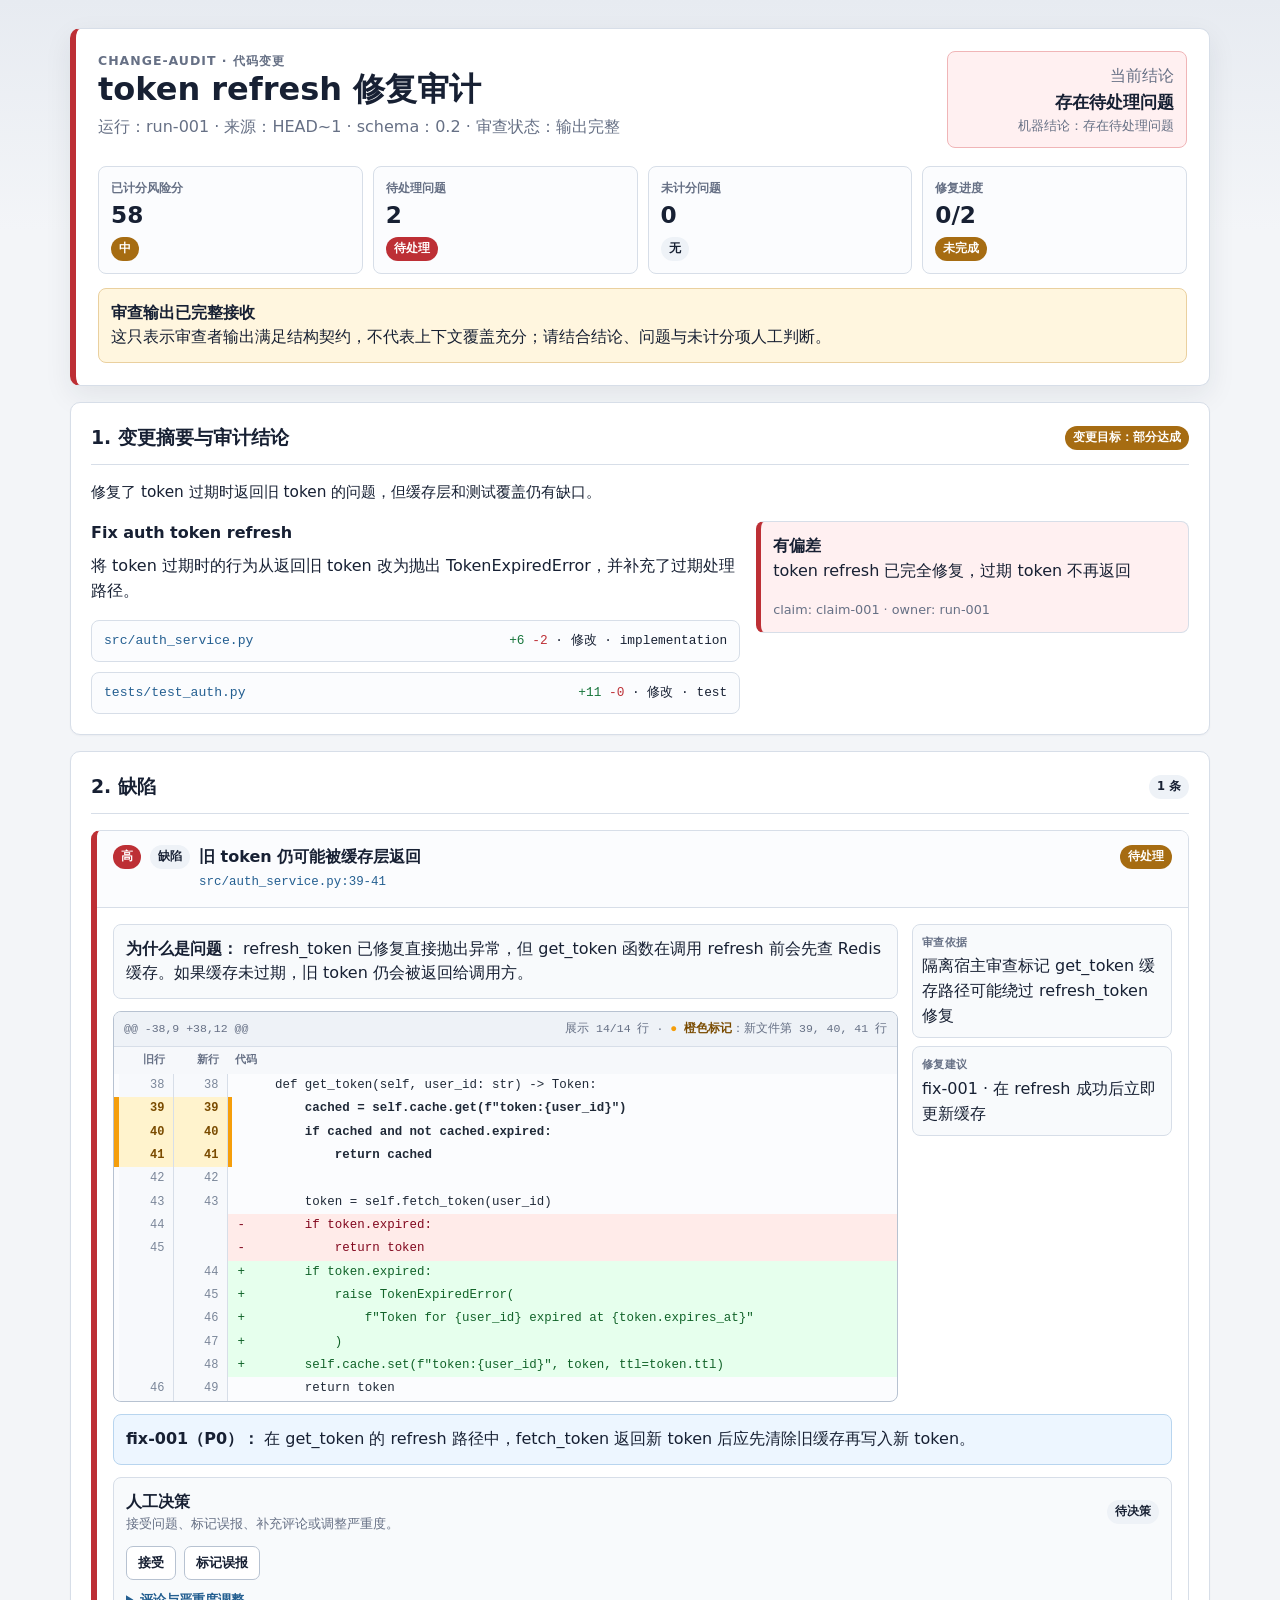
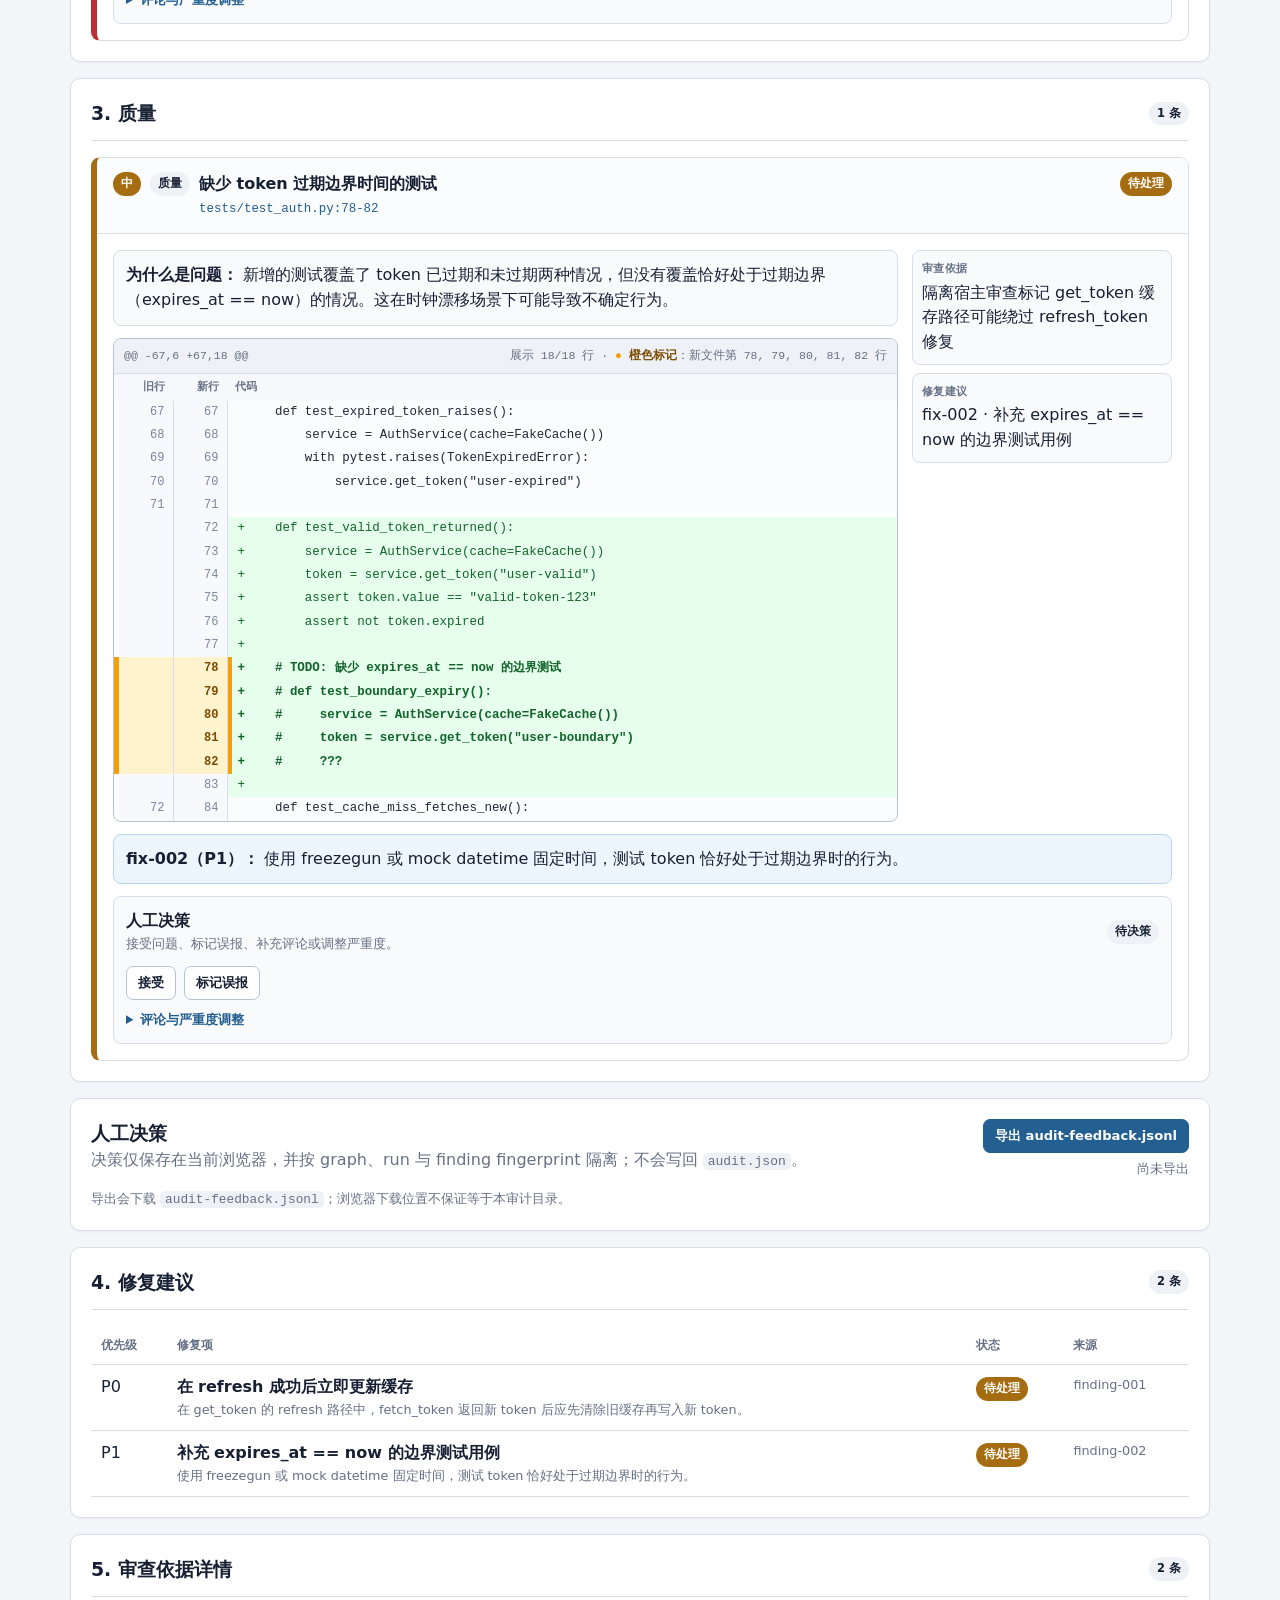
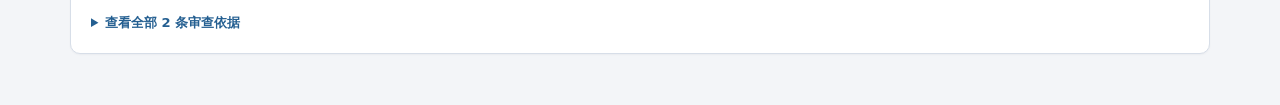
==== commit 5e6b142b: "feat: deliver traceable code-diff audit v0" ====
--- a/docs/examples/hunk-context-demo/audit.html
+++ b/docs/examples/hunk-context-demo/audit.html
@@ -1,835 +1,1089 @@
 <!doctype html>
-<html lang="zh-CN">
+<html lang="zh-CN" data-renderer-version="0.2">
 <head>
   <meta charset="utf-8">
   <meta name="viewport" content="width=device-width, initial-scale=1">
-  <title>change-audit hunk context demo</title>
-  <style>
-    :root {
-      --bg: #f4f6f8;
-      --panel: #ffffff;
-      --text: #172033;
-      --muted: #667085;
-      --line: #d9e0ea;
-      --line-strong: #b8c4d4;
-      --green: #1f7a3f;
-      --green-soft: #e8f7ee;
-      --red: #c53030;
-      --red-soft: #fff0f0;
-      --amber: #b7791f;
-      --amber-soft: #fff7df;
-      --blue: #1d5f99;
-      --blue-soft: #eef6ff;
-      --ink: #111827;
-      --code-bg: #ffffff;
-      --code-text: #1f2937;
-      --code-num: #7a8699;
-      --code-add-bg: #e6ffed;
-      --code-del-bg: #ffebe9;
-      --code-add-text: #116329;
-      --code-del-text: #82071e;
-      --code-stripe: #f59e0b;
-      --focus: #0e7490;
-    }
-
-    * { box-sizing: border-box; }
-
-    body {
-      margin: 0;
-      background:
-        linear-gradient(180deg, #e9edf3 0, #f4f6f8 220px),
-        var(--bg);
-      color: var(--text);
-      font-family: ui-sans-serif, system-ui, -apple-system, BlinkMacSystemFont, "Segoe UI", sans-serif;
-      line-height: 1.55;
-    }
-
-    main {
-      max-width: 1180px;
-      margin: 0 auto;
-      padding: 28px 20px 52px;
-    }
-
-    h1, h2, h3, p { margin-top: 0; }
-    h1 { margin-bottom: 6px; font-size: 30px; letter-spacing: 0; }
-    h2 { margin-bottom: 14px; font-size: 19px; letter-spacing: 0; }
-    h3 { margin-bottom: 8px; font-size: 15px; letter-spacing: 0; }
-    p { margin-bottom: 10px; }
-
-    code {
-      padding: 1px 5px;
-      border-radius: 5px;
-      background: #eef2f7;
-      font-size: 13px;
-    }
-
-    .muted { color: var(--muted); }
-    .ref { color: var(--muted); font-size: 13px; }
-
-    .report-shell {
-      display: grid;
-      grid-template-columns: minmax(0, 1fr);
-      gap: 16px;
-    }
-
-    .hero {
-      background: var(--panel);
-      border: 1px solid var(--line);
-      border-left: 6px solid var(--red);
-      border-radius: 8px;
-      box-shadow: 0 10px 28px rgba(23, 32, 51, 0.08);
-      padding: 22px;
-    }
-
-    .hero-top {
-      display: flex;
-      align-items: flex-start;
-      justify-content: space-between;
-      gap: 16px;
-    }
-
-    .kicker {
-      color: var(--muted);
-      font-size: 13px;
-      font-weight: 700;
-      letter-spacing: .08em;
-      text-transform: uppercase;
-    }
-
-    .verdict {
-      min-width: 220px;
-      padding: 12px;
-      border: 1px solid #f3b4b4;
-      border-radius: 8px;
-      background: var(--red-soft);
-      text-align: right;
-    }
-
-    .verdict strong {
-      display: block;
-      color: var(--red);
-      font-size: 18px;
-    }
-
-    .metric-grid {
-      display: grid;
-      grid-template-columns: repeat(4, minmax(0, 1fr));
-      gap: 10px;
-      margin-top: 18px;
-    }
-
-    .metric {
-      min-height: 92px;
-      padding: 12px;
-      border: 1px solid var(--line);
-      border-radius: 8px;
-      background: #fbfcfe;
-    }
-
-    .metric span:first-child {
-      display: block;
-      color: var(--muted);
-      font-size: 12px;
-      font-weight: 700;
-    }
-
-    .metric strong {
-      display: block;
-      margin: 4px 0 6px;
-      font-size: 24px;
-      line-height: 1.1;
-    }
-
-    section {
-      background: var(--panel);
-      border: 1px solid var(--line);
-      border-radius: 8px;
-      box-shadow: 0 1px 2px rgba(23, 32, 51, 0.04);
-      padding: 20px;
-    }
-
-    .section-title {
-      display: flex;
-      align-items: center;
-      justify-content: space-between;
-      gap: 12px;
-      border-bottom: 1px solid var(--line);
-      margin: -2px 0 16px;
-      padding-bottom: 12px;
-    }
-
-    .badge {
-      display: inline-flex;
-      align-items: center;
-      justify-content: center;
-      min-height: 22px;
-      padding: 3px 8px;
-      border-radius: 999px;
-      font-size: 12px;
-      font-weight: 800;
-      color: #ffffff;
-      white-space: nowrap;
-    }
-
-    .ok { background: var(--green); }
-    .warn { background: var(--amber); }
-    .risk { background: var(--red); }
-    .info { background: var(--blue); }
-    .soft { color: var(--text); background: #eef2f7; }
-
-    .summary-grid {
-      display: grid;
-      grid-template-columns: 1.2fr .8fr;
-      gap: 16px;
-    }
-
-    .change-list {
-      display: grid;
-      gap: 10px;
-      margin-top: 12px;
-    }
-
-    .file-change {
-      display: grid;
-      grid-template-columns: minmax(0, 1fr) auto;
-      gap: 10px;
-      align-items: center;
-      padding: 10px 12px;
-      border: 1px solid var(--line);
-      border-radius: 8px;
-      background: #fbfcfe;
-    }
-
-    .file-path {
-      font-family: ui-monospace, SFMono-Regular, "SF Mono", Menlo, Consolas, monospace;
-      font-size: 13px;
-      color: var(--blue);
-    }
-
-    .diff-stat {
-      font-family: ui-monospace, SFMono-Regular, "SF Mono", Menlo, Consolas, monospace;
-      font-size: 13px;
-      white-space: nowrap;
-    }
-
-    .add { color: var(--green); }
-    .del { color: var(--red); }
-
-    .claim {
-      border: 1px solid #f2b9b9;
-      border-left: 5px solid var(--red);
-      padding: 12px;
-      background: var(--red-soft);
-      border-radius: 8px;
-    }
-
-    .claim strong { color: var(--red); }
-
-    .feedback-panel {
-      display: flex;
-      justify-content: space-between;
-      align-items: center;
-      gap: 12px;
-      padding: 12px 14px;
-      border: 1px solid var(--line);
-      border-radius: 8px;
-      background: #f8fafc;
-      margin-bottom: 14px;
-    }
-
-    .export-feedback,
-    .feedback button {
-      border: 1px solid var(--line-strong);
-      border-radius: 6px;
-      background: #ffffff;
-      color: var(--text);
-      padding: 7px 10px;
-      font-size: 13px;
-      font-weight: 650;
-      cursor: pointer;
-    }
-
-    .export-feedback:hover,
-    .feedback button:hover {
-      border-color: var(--focus);
-      color: var(--focus);
-    }
-
-    .finding-card {
-      border: 1px solid var(--line-strong);
-      border-radius: 8px;
-      margin: 16px 0;
-      overflow: hidden;
-      background: #ffffff;
-    }
-
-    .finding-card.high { border-left: 5px solid var(--red); }
-    .finding-card.medium { border-left: 5px solid var(--amber); }
-
-    .finding-header {
-      display: grid;
-      grid-template-columns: auto minmax(0, 1fr) auto;
-      gap: 12px;
-      align-items: start;
-      padding: 14px 16px;
-      border-bottom: 1px solid var(--line);
-      background: #fbfcfe;
-    }
-
-    .finding-title {
-      display: block;
-      font-size: 16px;
-      font-weight: 800;
-    }
-
-    .loc {
-      display: block;
-      margin-top: 2px;
-      color: var(--muted);
-      font-family: ui-monospace, SFMono-Regular, "SF Mono", Menlo, Consolas, monospace;
-      font-size: 13px;
-    }
-
-    .loc a { color: var(--blue); text-decoration: none; }
-    .loc a:hover { text-decoration: underline; }
-
-    .finding-body { padding: 14px 16px 16px; }
-
-    .finding-layout {
-      display: grid;
-      grid-template-columns: minmax(0, 1fr) 280px;
-      gap: 16px;
-      align-items: start;
-    }
-
-    .finding-note {
-      padding: 10px 12px;
-      border: 1px solid #f1c7c7;
-      border-radius: 8px;
-      background: var(--red-soft);
-      font-size: 14px;
-    }
-
-    .medium .finding-note {
-      border-color: #f4d58f;
-      background: var(--amber-soft);
-    }
-
-    .chain {
-      display: grid;
-      gap: 8px;
-      padding: 10px;
-      border: 1px solid var(--line);
-      border-radius: 8px;
-      background: #f8fafc;
-      font-size: 13px;
-    }
-
-    .chain-row {
-      display: grid;
-      grid-template-columns: 72px minmax(0, 1fr);
-      gap: 8px;
-    }
-
-    .chain-label {
-      color: var(--muted);
-      font-weight: 800;
-    }
-
-    .hunk {
-      margin-top: 12px;
-      border: 1px solid var(--line-strong);
-      border-radius: 8px;
-      overflow-x: auto;
-      background: var(--code-bg);
-      font-family: ui-monospace, SFMono-Regular, "SF Mono", Menlo, Consolas, monospace;
-      font-size: 13px;
-      line-height: 1.55;
-    }
-
-    .hunk-caption {
-      display: flex;
-      justify-content: space-between;
-      gap: 12px;
-      padding: 8px 10px;
-      border-bottom: 1px solid var(--line);
-      background: #f6f8fa;
-      color: var(--muted);
-      font-size: 12px;
-      font-family: ui-sans-serif, system-ui, -apple-system, BlinkMacSystemFont, "Segoe UI", sans-serif;
-      font-weight: 700;
-    }
-
-    .hunk-table {
-      width: 100%;
-      border-collapse: collapse;
-    }
-
-    .hunk-table td {
-      padding: 0 12px 0 0;
-      border: none;
-      vertical-align: top;
-      white-space: pre;
-    }
-
-    .hunk-stripe {
-      width: 5px;
-      padding: 0 !important;
-      background: transparent;
-    }
-
-    .hunk-stripe-active { background: var(--code-stripe); }
-
-    .hunk-num {
-      width: 1px;
-      min-width: 44px;
-      padding-left: 10px !important;
-      padding-right: 8px !important;
-      color: var(--code-num);
-      text-align: right;
-      user-select: none;
-      background: #f6f8fa;
-      border-right: 1px solid var(--line) !important;
-    }
-
-    .hunk-code {
-      color: var(--code-text);
-      padding-left: 12px !important;
-    }
-
-    .hunk-add .hunk-num,
-    .hunk-add .hunk-code {
-      background: var(--code-add-bg);
-      color: var(--code-add-text);
-    }
-
-    .hunk-del .hunk-num,
-    .hunk-del .hunk-code {
-      background: var(--code-del-bg);
-      color: var(--code-del-text);
-    }
-
-    .hunk-ctx .hunk-code { color: #475467; }
-
-    .finding-fix {
-      margin-top: 12px;
-      padding: 11px 12px;
-      border: 1px solid #f2d27a;
-      border-radius: 8px;
-      background: var(--amber-soft);
-      font-size: 13px;
-    }
-
-    .finding-fix strong { color: #805600; }
-
-    .feedback {
-      padding: 13px 16px;
-      border-top: 1px solid var(--line);
-      background: #f8fafc;
-    }
-
-    .feedback-row {
-      display: flex;
-      gap: 8px;
-      flex-wrap: wrap;
-      align-items: center;
-      margin-bottom: 8px;
-    }
-
-    .feedback textarea {
-      width: 100%;
-      min-height: 58px;
-      resize: vertical;
-      border: 1px solid var(--line-strong);
-      border-radius: 6px;
-      padding: 8px;
-      font: inherit;
-      font-size: 13px;
-    }
-
-    .feedback-status {
-      color: var(--muted);
-      font-size: 13px;
-    }
-
-    table {
-      width: 100%;
-      border-collapse: collapse;
-      font-size: 14px;
-    }
-
-    th, td {
-      padding: 10px 8px;
-      border-bottom: 1px solid var(--line);
-      text-align: left;
-      vertical-align: top;
-    }
-
-    th {
-      color: #344054;
-      font-weight: 800;
-      background: #f8fafc;
-    }
-
-    @media (max-width: 900px) {
-      .hero-top,
-      .feedback-panel {
-        align-items: stretch;
-        flex-direction: column;
-      }
-
-      .verdict { text-align: left; }
-      .metric-grid { grid-template-columns: 1fr 1fr; }
-      .summary-grid,
-      .finding-layout { grid-template-columns: 1fr; }
-    }
-
-    @media (max-width: 560px) {
-      main { padding: 18px 12px 36px; }
-      .metric-grid { grid-template-columns: 1fr; }
-      .finding-header { grid-template-columns: 1fr; }
-      .file-change { grid-template-columns: 1fr; }
-    }
-
-    @media (prefers-reduced-motion: reduce) {
-      * { transition: none !important; animation: none !important; }
-    }
-  </style>
+  <meta name="color-scheme" content="light">
+  <title>token refresh 修复审计 · change-audit</title>
+  <style>:root {
+  color-scheme: light;
+  --bg: #f3f5f8;
+  --panel: #ffffff;
+  --text: #172033;
+  --muted: #667085;
+  --line: #d7dee8;
+  --line-strong: #b7c2d1;
+  --green: #17753b;
+  --green-soft: #e7f6ec;
+  --red: #bd2f35;
+  --red-soft: #fff0f1;
+  --amber: #a66c12;
+  --amber-soft: #fff6df;
+  --blue: #245f91;
+  --blue-soft: #edf6ff;
+  --code-bg: #fbfcfe;
+  --code-add-bg: #e6ffed;
+  --code-del-bg: #ffebe9;
+  --code-add-text: #116329;
+  --code-del-text: #82071e;
+  --focus: #0e7490;
+}
+
+* { box-sizing: border-box; }
+
+html { scroll-behavior: smooth; }
+
+body {
+  margin: 0;
+  overflow-x: hidden;
+  background: linear-gradient(180deg, #e7ebf1 0, var(--bg) 230px);
+  color: var(--text);
+  font-family: ui-sans-serif, system-ui, -apple-system, BlinkMacSystemFont, "Segoe UI", sans-serif;
+  line-height: 1.55;
+}
+
+a { color: var(--blue); }
+h1, h2, h3, p { margin-top: 0; }
+h1 { margin-bottom: 6px; font-size: clamp(1.65rem, 4vw, 2rem); line-height: 1.2; }
+h2 { margin-bottom: 0; font-size: 1.18rem; }
+h3 { margin-bottom: 8px; font-size: 1rem; }
+code { padding: 1px 5px; border-radius: 5px; background: #eef2f7; }
+
+.report-shell {
+  display: grid;
+  width: min(1180px, 100%);
+  margin: 0 auto;
+  padding: 28px 20px 52px;
+  gap: 16px;
+}
+
+.panel,
+.hero {
+  min-width: 0;
+  border: 1px solid var(--line);
+  border-radius: 10px;
+  background: var(--panel);
+  box-shadow: 0 1px 2px rgba(23, 32, 51, .04);
+}
+
+.hero {
+  padding: 22px;
+  border-left: 6px solid var(--blue);
+  box-shadow: 0 10px 28px rgba(23, 32, 51, .08);
+}
+
+.hero.concerns { border-left-color: var(--red); }
+.hero.pass_candidate { border-left-color: var(--green); }
+.hero.needs_human_triage { border-left-color: var(--amber); }
+.hero.inconclusive { border-left-color: var(--blue); }
+
+.hero-top,
+.section-title {
+  display: flex;
+  align-items: flex-start;
+  justify-content: space-between;
+  gap: 16px;
+}
+
+.hero-copy { min-width: 0; overflow-wrap: anywhere; }
+
+.kicker {
+  color: var(--muted);
+  font-size: .78rem;
+  font-weight: 800;
+  letter-spacing: .08em;
+  text-transform: uppercase;
+}
+
+.muted,
+.ref { color: var(--muted); }
+.ref { font-size: .8rem; overflow-wrap: anywhere; }
+
+.verdict-box {
+  flex: 0 0 240px;
+  padding: 12px;
+  border: 1px solid var(--line-strong);
+  border-radius: 8px;
+  background: var(--blue-soft);
+  text-align: right;
+}
+
+.verdict-box strong { display: block; font-size: 1.08rem; overflow-wrap: anywhere; }
+.hero.concerns .verdict-box { border-color: #f0b5b7; background: var(--red-soft); }
+.hero.pass_candidate .verdict-box { border-color: #acd8bb; background: var(--green-soft); }
+.hero.needs_human_triage .verdict-box { border-color: #ead09f; background: var(--amber-soft); }
+
+.metric-grid {
+  display: grid;
+  grid-template-columns: repeat(4, minmax(0, 1fr));
+  gap: 10px;
+  margin-top: 18px;
+}
+
+.metric {
+  min-width: 0;
+  min-height: 88px;
+  padding: 12px;
+  border: 1px solid var(--line);
+  border-radius: 8px;
+  background: #fbfcfe;
+}
+
+.metric > span:first-child { display: block; color: var(--muted); font-size: .75rem; font-weight: 750; }
+.metric strong { display: block; margin: 4px 0 6px; font-size: 1.45rem; line-height: 1.15; overflow-wrap: anywhere; }
+
+.panel { padding: 20px; }
+.section-title { align-items: center; margin-bottom: 16px; padding-bottom: 12px; border-bottom: 1px solid var(--line); }
+
+.badge {
+  display: inline-flex;
+  align-items: center;
+  justify-content: center;
+  min-height: 22px;
+  padding: 3px 8px;
+  border-radius: 999px;
+  color: #fff;
+  font-size: .72rem;
+  font-weight: 800;
+  white-space: nowrap;
+}
+
+.badge.ok { background: var(--green); }
+.badge.risk { background: var(--red); }
+.badge.warn { background: var(--amber); }
+.badge.info { background: var(--blue); }
+.badge.soft { color: var(--text); background: #eef2f7; }
+
+.status-callout,
+.claim,
+.finding-note,
+.fix-inline,
+.feedback-placeholder {
+  padding: 12px;
+  border: 1px solid var(--line);
+  border-radius: 8px;
+  background: #f8fafc;
+}
+
+.status-callout { margin-top: 14px; }
+.status-callout.clean { border-color: #acd8bb; background: var(--green-soft); }
+.status-callout.warning { border-color: #ead09f; background: var(--amber-soft); }
+.status-callout.failure { border-color: #f0b5b7; background: var(--red-soft); }
+
+.overall-summary { margin-bottom: 16px; font-size: .96rem; }
+.summary-grid { display: grid; grid-template-columns: 1.2fr .8fr; align-items: start; gap: 16px; }
+.summary-grid p,
+.summary-grid strong { overflow-wrap: anywhere; }
+.change-files { margin-top: 12px; }
+.change-files > summary { cursor: pointer; color: var(--blue); font-size: .84rem; font-weight: 800; }
+.change-files[open] > summary { margin-bottom: 10px; }
+.change-list { display: grid; gap: 10px; margin-top: 12px; }
+.file-change { display: grid; grid-template-columns: minmax(0, 1fr) auto; gap: 10px; padding: 10px 12px; border: 1px solid var(--line); border-radius: 8px; background: #fbfcfe; }
+.file-path { color: var(--blue); font-family: ui-monospace, SFMono-Regular, Menlo, Consolas, monospace; font-size: .82rem; overflow-wrap: anywhere; }
+.diff-stat { font-family: ui-monospace, SFMono-Regular, Menlo, Consolas, monospace; font-size: .8rem; white-space: nowrap; }
+.add { color: var(--green); }
+.del { color: var(--red); }
+.claim-list { display: grid; align-self: start; align-content: start; gap: 10px; }
+.claim-empty { display: flex; align-items: center; justify-content: space-between; gap: 10px; padding: 9px 11px; }
+.claim-empty .muted { font-size: .78rem; }
+.claim[data-status="challenged"] { border-left: 5px solid var(--red); background: var(--red-soft); }
+.claim[data-status="supported"] { border-left: 5px solid var(--green); background: var(--green-soft); }
+.claim[data-status="partial"] { border-left: 5px solid var(--amber); background: var(--amber-soft); }
+
+.finding-stack { display: grid; gap: 14px; }
+.finding-card { min-width: 0; overflow: hidden; border: 1px solid var(--line); border-radius: 9px; background: #fff; }
+.finding-card.high { border-left: 6px solid var(--red); }
+.finding-card.medium { border-left: 6px solid var(--amber); }
+.finding-card.low,
+.finding-card.note { border-left: 6px solid var(--blue); }
+
+.finding-header { display: grid; grid-template-columns: auto auto minmax(0, 1fr) auto; align-items: start; gap: 9px; padding: 14px 16px; border-bottom: 1px solid var(--line); background: #fbfcfe; }
+.finding-title { display: block; font-weight: 800; overflow-wrap: anywhere; }
+.location { display: block; margin-top: 3px; color: var(--blue); font-family: ui-monospace, SFMono-Regular, Menlo, Consolas, monospace; font-size: .78rem; overflow-wrap: anywhere; }
+.finding-body { padding: 16px; }
+.finding-layout { display: grid; grid-template-columns: minmax(0, 1fr) 260px; gap: 14px; }
+.finding-note { margin-bottom: 12px; }
+.unanchored { border-color: #ead09f; background: var(--amber-soft); }
+
+.hunk { min-width: 0; overflow: hidden; border: 1px solid var(--line-strong); border-radius: 8px; background: var(--code-bg); }
+.hunk-caption { display: flex; flex-wrap: wrap; justify-content: space-between; gap: 10px; padding: 8px 10px; border-bottom: 1px solid var(--line); background: #eef2f7; color: var(--muted); font-family: ui-monospace, SFMono-Regular, Menlo, Consolas, monospace; font-size: .72rem; }
+.hunk-scroll { max-width: 100%; overflow-x: auto; overscroll-behavior-inline: contain; }
+.hunk-table { width: 100%; min-width: 0; border-collapse: collapse; table-layout: fixed; }
+.hunk-table th { padding: 5px 8px; background: #f6f8fb; color: var(--muted); font-size: .68rem; text-align: right; }
+.hunk-table th:first-child { width: 5px; padding: 0; }
+.hunk-table th:nth-child(2),
+.hunk-table th:nth-child(3) { width: 54px; }
+.hunk-table th:last-child { text-align: left; }
+.hunk-table td { border: 0; padding: 0; vertical-align: top; }
+.hunk-stripe { width: 5px; background: transparent; }
+.hunk-line-active .hunk-stripe { background: #f59e0b; }
+.hunk-line-active .hunk-num { color: #7a4b00; background: #fff3cd; font-weight: 800; }
+.hunk-line-active .hunk-code { box-shadow: inset 4px 0 0 #f59e0b; font-weight: 700; }
+.hunk-num { width: 54px; padding: 2px 8px !important; border-right: 1px solid var(--line) !important; color: #7a8699; background: #f7f9fc; font-family: ui-monospace, SFMono-Regular, Menlo, Consolas, monospace; font-size: .75rem; text-align: right; user-select: none; }
+.hunk-code { padding: 2px 10px !important; color: #1f2937; font-family: ui-monospace, SFMono-Regular, Menlo, Consolas, monospace; font-size: .78rem; white-space: pre-wrap; overflow-wrap: anywhere; word-break: break-word; }
+.hunk-add .hunk-code { color: var(--code-add-text); background: var(--code-add-bg); }
+.hunk-delete .hunk-code { color: var(--code-del-text); background: var(--code-del-bg); }
+.hunk-meta .hunk-code { color: var(--muted); background: #f7f9fc; font-style: italic; }
+.hunk-omitted-cell { padding: 5px 10px !important; color: var(--muted); background: #eef2f7; font-family: ui-monospace, SFMono-Regular, Menlo, Consolas, monospace; font-size: .72rem; text-align: center; }
+.hunk-hit-key { color: #7a4b00; font-weight: 800; }
+.hunk-hit-key::before { content: "● "; color: #f59e0b; }
+
+.chain { display: grid; align-content: start; gap: 8px; }
+.chain-row { padding: 9px; border: 1px solid var(--line); border-radius: 8px; background: #f8fafc; overflow-wrap: anywhere; }
+.chain-label { display: block; margin-bottom: 3px; color: var(--muted); font-size: .7rem; font-weight: 800; letter-spacing: .04em; text-transform: uppercase; }
+.fix-inline { margin-top: 12px; border-color: #b8d5ef; background: var(--blue-soft); }
+.feedback-placeholder { display: block; margin-top: 12px; }
+.feedback-heading,
+.feedback-toolbar,
+.feedback-comment-actions { display: flex; align-items: center; justify-content: space-between; gap: 12px; }
+.feedback-toolbar { align-items: flex-start; }
+.feedback-toolbar p:last-child { margin-bottom: 0; }
+.feedback-export-actions { display: grid; justify-items: end; gap: 6px; flex: 0 0 auto; }
+.feedback-controls { display: grid; gap: 10px; margin-top: 10px; }
+.feedback-actions { display: flex; flex-wrap: wrap; gap: 8px; margin-top: 12px; }
+.feedback-more,
+.evidence-details { margin-top: 10px; }
+.feedback-more > summary,
+.evidence-details > summary { cursor: pointer; color: var(--blue); font-size: .82rem; font-weight: 800; }
+.feedback-controls label { display: grid; gap: 5px; color: var(--muted); font-size: .78rem; font-weight: 750; }
+.feedback-controls select,
+.feedback-controls textarea { width: 100%; border: 1px solid var(--line-strong); border-radius: 7px; background: #fff; color: var(--text); font: inherit; }
+.feedback-controls select { min-height: 36px; padding: 6px 9px; }
+.feedback-controls textarea { min-height: 78px; padding: 9px; resize: vertical; }
+.button { min-height: 34px; padding: 6px 11px; border: 1px solid var(--line-strong); border-radius: 7px; background: #fff; color: var(--text); font: inherit; font-size: .82rem; font-weight: 750; cursor: pointer; }
+.button:hover { border-color: var(--blue); background: var(--blue-soft); }
+.button:focus-visible,
+.feedback-controls select:focus-visible,
+.feedback-controls textarea:focus-visible { outline: 3px solid color-mix(in srgb, var(--focus) 35%, transparent); outline-offset: 2px; }
+.button[aria-pressed="true"] { border-color: var(--blue); background: var(--blue); color: #fff; }
+.button.primary { border-color: var(--blue); background: var(--blue); color: #fff; }
+.button.primary:hover { background: #194d77; }
+
+.data-table-wrap { max-width: 100%; overflow-x: auto; }
+.data-table { width: 100%; min-width: 620px; border-collapse: collapse; }
+.data-table th,
+.data-table td { padding: 10px; border-bottom: 1px solid var(--line); text-align: left; vertical-align: top; }
+.data-table th { color: var(--muted); font-size: .74rem; text-transform: uppercase; }
+
+@media (max-width: 780px) {
+  .report-shell { padding: 16px 12px 36px; }
+  .hero-top,
+  .section-title,
+  .feedback-toolbar,
+  .feedback-heading,
+  .feedback-comment-actions { flex-direction: column; align-items: flex-start; }
+  .section-title { align-items: flex-start; }
+  .feedback-export-actions { width: 100%; justify-items: start; }
+  .verdict-box { width: 100%; flex-basis: auto; text-align: left; }
+  .metric-grid { grid-template-columns: repeat(2, minmax(0, 1fr)); }
+  .summary-grid,
+  .finding-layout { grid-template-columns: minmax(0, 1fr); }
+  .finding-header { grid-template-columns: auto minmax(0, 1fr) auto; }
+  .finding-header .category-badge { display: none; }
+  .file-change { grid-template-columns: minmax(0, 1fr); }
+  .diff-stat { white-space: normal; }
+}
+
+@media (max-width: 330px) {
+  .metric-grid { grid-template-columns: minmax(0, 1fr); }
+}
+
+@media (max-width: 420px) {
+  .panel,
+  .hero { padding: 15px; }
+  .finding-body { padding: 12px; }
+  .claim-empty { align-items: flex-start; flex-direction: column; }
+}
+
+@media (prefers-reduced-motion: reduce) {
+  *, *::before, *::after {
+    scroll-behavior: auto !important;
+    animation-duration: .01ms !important;
+    animation-iteration-count: 1 !important;
+    transition-duration: .01ms !important;
+  }
+}
+</style>
 </head>
 <body>
-  <main class="report-shell">
-    <header class="hero" data-node-id="run-001" data-node-type="run">
+  <main class="report-shell" data-graph-id="audit:hunk-context-demo:20260708" data-run-id="run-001">
+    <header class="hero concerns" data-node-id="run-001" data-node-type="run">
       <div class="hero-top">
+        <div class="hero-copy">
+          <div class="kicker">change-audit · 代码变更</div>
+          <h1>token refresh 修复审计</h1>
+          <div class="muted">
+运行：run-001 ·             来源：HEAD~1 · schema：0.2 · 审查状态：输出完整
+          </div>
+        </div>
+        <div class="verdict-box">
+          <span class="muted">当前结论</span>
+          <strong>存在待处理问题</strong>
+          <div class="ref">机器结论：存在待处理问题</div>
+        </div>
+      </div>
+
+      <div class="metric-grid">
+        <div class="metric">
+          <span>已计分风险分</span>
+          <strong>58</strong>
+          <span class="badge warn">中</span>
+        </div>
+        <div class="metric">
+          <span>待处理问题</span>
+          <strong>2</strong>
+          <span class="badge risk">待处理</span>
+        </div>
+        <div class="metric">
+          <span>未计分问题</span>
+          <strong>0</strong>
+          <span class="badge soft">无</span>
+        </div>
+        <div class="metric">
+          <span>修复进度</span>
+          <strong>0/2</strong>
+          <span class="badge warn">未完成</span>
+        </div>
+      </div>
+
+      <div class="status-callout warning">
+        <strong>审查输出已完整接收</strong>
+        <div>这只表示审查者输出满足结构契约，不代表上下文覆盖充分；请结合结论、问题与未计分项人工判断。</div>
+      </div>
+    </header>
+
+    <section class="panel" data-node-id="change-001" data-node-type="change">
+      <div class="section-title">
+        <h2>1. 变更摘要与审计结论</h2>
+        <span class="badge warn">变更目标：部分达成</span>
+      </div>
+<p class="overall-summary">修复了 token 过期时返回旧 token 的问题，但缓存层和测试覆盖仍有缺口。</p>      <div class="summary-grid">
         <div>
-          <div class="kicker">Audit Report</div>
-          <h1>auth token refresh 修复审计</h1>
-          <div class="muted">run-001 · source: HEAD~1 · schema: 0.2-alpha · review_status: complete</div>
-        </div>
-        <div class="verdict">
-          <span class="muted">当前结论</span>
-          <strong>不建议进入 confirm</strong>
-          <div class="ref">verdict: concerns · blocking: finding-001</div>
-        </div>
-      </div>
-
-      <div class="metric-grid">
-        <div class="metric"><span>风险评分</span><strong>58</strong><span class="badge risk">HIGH</span></div>
-        <div class="metric"><span>Open findings</span><strong>2</strong><span class="badge risk">待处理</span></div>
-        <div class="metric"><span>修复进度</span><strong>0/2</strong><span class="badge warn">未完成</span></div>
-        <div class="metric"><span>摘要审计</span><strong>partial</strong><span class="badge warn">部分成立</span></div>
-      </div>
-    </header>
-
-    <section data-node-id="change-001" data-node-type="change">
-      <div class="section-title">
-        <h2>1. 审计摘要</h2>
-        <span class="badge risk">需要继续修复</span>
-      </div>
-      <div class="summary-grid">
-        <div>
-          <p>本次变更将 token 过期时的行为从返回旧 token 改为抛出 <code>TokenExpiredError</code>，并新增过期处理路径测试。</p>
-          <p>审计结论：直接 refresh 路径已有改动，但缓存读取路径仍可能绕过修复。先处理 <code>fix-001</code>，再补 <code>fix-002</code> 的边界测试。</p>
+            <article data-node-id="change-001" data-node-type="change" data-edge-id="edge-001">
+              <h3>Fix auth token refresh</h3>
+              <p>将 token 过期时的行为从返回旧 token 改为抛出 TokenExpiredError，并补充了过期处理路径。</p>
+            </article>
           <div class="change-list">
-            <div class="file-change" data-node-id="file-auth-service" data-node-type="file">
+            <div class="file-change" data-node-id="file-auth-service" data-node-type="file" data-edge-id="edge-002">
               <span class="file-path">src/auth_service.py</span>
-              <span class="diff-stat"><span class="add">+6</span> <span class="del">-2</span> · refresh 行为变更</span>
+              <span class="diff-stat">
+                <span class="add">+6</span>
+                <span class="del">-2</span>
+                · 修改 · implementation              </span>
             </div>
-            <div class="file-change" data-node-id="file-auth-test" data-node-type="file">
+            <div class="file-change" data-node-id="file-auth-test" data-node-type="file" data-edge-id="edge-003">
               <span class="file-path">tests/test_auth.py</span>
-              <span class="diff-stat"><span class="add">+11</span> <span class="del">-0</span> · 测试补充</span>
+              <span class="diff-stat">
+                <span class="add">+11</span>
+                <span class="del">-0</span>
+                · 修改 · test              </span>
             </div>
           </div>
         </div>
-        <div class="claim" data-claim-id="claim-001" data-status="challenged">
-          <strong>摘要声明被挑战</strong>
-          <p>“token refresh 已完全修复，过期 token 不再返回”不成立：finding-001 指出缓存路径可能继续返回旧 token。</p>
-          <div class="ref">挑战证据: evidence-002 · 关联 finding: finding-001</div>
-        </div>
-      </div>
-    </section>
-
-    <section>
-      <div class="section-title">
-        <h2>2. Bugs / Risks</h2>
-        <span class="badge soft">2 open findings</span>
-      </div>
-
-      <div class="feedback-panel">
-        <div>
-          <strong>用户审计决策</strong>
-          <div class="ref">点击按钮记录你对每个问题的判断，并导出 JSONL 交给后续工具链使用。</div>
-        </div>
-        <div class="feedback-row">
-          <button class="export-feedback" type="button" id="export-feedback">导出反馈 JSONL</button>
-        </div>
-      </div>
-
-      <article class="finding-card high" data-node-id="finding-001" data-node-type="finding" data-category="bug" data-severity="high" data-fingerprint="sha256:8dff2181ef31abd0da2e48485f1809dbaf5379d69f89335c89ae1a09465ae681">
-        <div class="finding-header">
-          <span class="badge risk">HIGH</span>
-          <span class="badge soft">bug</span>
-          <div>
-            <span class="finding-title">旧 token 仍可能被缓存层返回</span>
-            <span class="loc"><a href="vscode://file/src/auth_service.py:39">src/auth_service.py:39-41</a></span>
-          </div>
-          <span class="badge risk">open</span>
-        </div>
-        <div class="finding-body">
-          <div class="finding-layout">
-            <div>
-              <div class="finding-note">
-                <strong>为什么是问题：</strong><code>refresh_token</code> 已改为抛异常，但 <code>get_token</code> 会先查 Redis 缓存。缓存未过期时，旧 token 仍可能直接返回给调用方。
-              </div>
-              <div class="hunk" data-hunk-id="hunk:src/auth_service.py:38:1">
-                <div class="hunk-caption">
-                  <span>diff hunk · highlight_lines: 39-41</span>
-                  <span>line_side: new</span>
-                </div>
-                <table class="hunk-table">
-                  <tr class="hunk-ctx"><td class="hunk-stripe"></td><td class="hunk-num">38</td><td class="hunk-code">    def get_token(self, user_id: str) -> Token:</td></tr>
-                  <tr class="hunk-ctx"><td class="hunk-stripe hunk-stripe-active"></td><td class="hunk-num">39</td><td class="hunk-code">        cached = self.cache.get(f"token:{user_id}")</td></tr>
-                  <tr class="hunk-ctx"><td class="hunk-stripe hunk-stripe-active"></td><td class="hunk-num">40</td><td class="hunk-code">        if cached and not cached.expired:</td></tr>
-                  <tr class="hunk-ctx"><td class="hunk-stripe hunk-stripe-active"></td><td class="hunk-num">41</td><td class="hunk-code">            return cached</td></tr>
-                  <tr class="hunk-ctx"><td class="hunk-stripe"></td><td class="hunk-num">42</td><td class="hunk-code"></td></tr>
-                  <tr class="hunk-ctx"><td class="hunk-stripe"></td><td class="hunk-num">43</td><td class="hunk-code">        token = self.fetch_token(user_id)</td></tr>
-                  <tr class="hunk-del"><td class="hunk-stripe"></td><td class="hunk-num">44</td><td class="hunk-code">-        if token.expired:</td></tr>
-                  <tr class="hunk-del"><td class="hunk-stripe"></td><td class="hunk-num">45</td><td class="hunk-code">-            return token</td></tr>
-                  <tr class="hunk-add"><td class="hunk-stripe"></td><td class="hunk-num">44</td><td class="hunk-code">+        if token.expired:</td></tr>
-                  <tr class="hunk-add"><td class="hunk-stripe"></td><td class="hunk-num">45</td><td class="hunk-code">+            raise TokenExpiredError(</td></tr>
-                  <tr class="hunk-add"><td class="hunk-stripe"></td><td class="hunk-num">46</td><td class="hunk-code">+                f"Token for {user_id} expired at {token.expires_at}"</td></tr>
-                  <tr class="hunk-add"><td class="hunk-stripe"></td><td class="hunk-num">47</td><td class="hunk-code">+            )</td></tr>
-                  <tr class="hunk-add"><td class="hunk-stripe"></td><td class="hunk-num">48</td><td class="hunk-code">+        self.cache.set(f"token:{user_id}", token, ttl=token.ttl)</td></tr>
-                  <tr class="hunk-ctx"><td class="hunk-stripe"></td><td class="hunk-num">49</td><td class="hunk-code">        return token</td></tr>
-                </table>
-              </div>
-            </div>
-            <aside class="chain">
-              <div class="chain-row"><span class="chain-label">Evidence</span><span data-node-id="evidence-002" data-node-type="evidence" data-edge-id="edge-008">隔离宿主审查标记缓存路径绕过修复</span></div>
-              <div class="chain-row"><span class="chain-label">Fix</span><span data-node-id="fix-001" data-node-type="fix" data-edge-id="edge-006">fix-001 · refresh 成功后更新缓存</span></div>
-              <div class="chain-row"><span class="chain-label">Decision</span><span>等待用户确认或标记非问题</span></div>
-            </aside>
-          </div>
-          <div class="finding-fix" data-node-id="fix-001" data-node-type="fix">
-            <strong>修复建议 fix-001 (P0):</strong> 在 refresh 成功后立即更新缓存。在 <code>get_token</code> 的 refresh 路径中，<code>fetch_token</code> 返回新 token 后应先清除旧缓存再写入新 token。
+        <div class="claim-list">
+          <div class="claim" data-node-id="run-001" data-claim-id="claim-001" data-status="challenged">
+            <strong>有偏差</strong>
+            <p>token refresh 已完全修复，过期 token 不再返回</p>
+            <div class="ref">claim: claim-001 · owner: run-001</div>
           </div>
         </div>
-        <div class="feedback" data-feedback-for="finding-001">
-          <div class="feedback-row">
-            <button type="button" data-action="accept">确认问题</button>
-            <button type="button" data-action="false_positive">标记非问题</button>
-            <button type="button" data-action="severity_override" data-severity="medium">降为 MED</button>
-            <span class="feedback-status">尚未记录反馈</span>
+      </div>
+    </section>
+
+    <section class="panel findings-section" data-category="bug">
+      <div class="section-title">
+        <h2>2. 缺陷</h2>
+        <span class="badge soft">1 条</span>
+      </div>
+      <div class="finding-stack">
+        <article class="finding-card high" data-node-id="finding-001" data-node-type="finding" data-category="bug" data-severity="high" data-fingerprint="sha256:8dff2181ef31abd0da2e48485f1809dbaf5379d69f89335c89ae1a09465ae681" data-edge-id="edge-004">
+          <div class="finding-header">
+            <span class="badge risk">高</span>
+            <span class="badge soft category-badge">缺陷</span>
+            <div>
+              <span class="finding-title">旧 token 仍可能被缓存层返回</span>
+              <span class="location">
+src/auth_service.py:39-41              </span>
+            </div>
+            <span class="badge warn">待处理</span>
           </div>
-          <textarea placeholder="补充审计意见，例如为什么这是误报、为什么确认需要修复，或 severity 调整理由。"></textarea>
-          <div class="feedback-row">
-            <button type="button" data-action="comment">保存评论</button>
+          <div class="finding-body">
+            <div class="finding-layout">
+              <div>
+                <div class="finding-note">
+<strong>为什么是问题：</strong>                  refresh_token 已修复直接抛出异常，但 get_token 函数在调用 refresh 前会先查 Redis 缓存。如果缓存未过期，旧 token 仍会被返回给调用方。
+                </div>
+
+                <div class="hunk" data-hunk-id="hunk:src/auth_service.py:38:1">
+                  <div class="hunk-caption">
+                    <span>@@ -38,9 +38,12 @@</span>
+                    <span>展示 14/14 行 · <span class="hunk-hit-key">橙色标记</span>：新文件第 39, 40, 41 行</span>
+                  </div>
+                  <div class="hunk-scroll">
+                    <table class="hunk-table" aria-label="可信 unified diff 证据">
+                      <thead><tr><th></th><th>旧行</th><th>新行</th><th>代码</th></tr></thead>
+                      <tbody>
+                        <tr class="hunk-context">
+                          <td class="hunk-stripe"></td>
+                          <td class="hunk-num">38</td>
+                          <td class="hunk-num">38</td>
+                          <td class="hunk-code">     def get_token(self, user_id: str) -&gt; Token:</td>
+                        </tr>
+                        <tr class="hunk-context hunk-line-active" data-highlighted="true">
+                          <td class="hunk-stripe"></td>
+                          <td class="hunk-num">39</td>
+                          <td class="hunk-num">39</td>
+                          <td class="hunk-code">         cached = self.cache.get(f&#34;token:{user_id}&#34;)</td>
+                        </tr>
+                        <tr class="hunk-context hunk-line-active" data-highlighted="true">
+                          <td class="hunk-stripe"></td>
+                          <td class="hunk-num">40</td>
+                          <td class="hunk-num">40</td>
+                          <td class="hunk-code">         if cached and not cached.expired:</td>
+                        </tr>
+                        <tr class="hunk-context hunk-line-active" data-highlighted="true">
+                          <td class="hunk-stripe"></td>
+                          <td class="hunk-num">41</td>
+                          <td class="hunk-num">41</td>
+                          <td class="hunk-code">             return cached</td>
+                        </tr>
+                        <tr class="hunk-context">
+                          <td class="hunk-stripe"></td>
+                          <td class="hunk-num">42</td>
+                          <td class="hunk-num">42</td>
+                          <td class="hunk-code"> </td>
+                        </tr>
+                        <tr class="hunk-context">
+                          <td class="hunk-stripe"></td>
+                          <td class="hunk-num">43</td>
+                          <td class="hunk-num">43</td>
+                          <td class="hunk-code">         token = self.fetch_token(user_id)</td>
+                        </tr>
+                        <tr class="hunk-delete">
+                          <td class="hunk-stripe"></td>
+                          <td class="hunk-num">44</td>
+                          <td class="hunk-num"></td>
+                          <td class="hunk-code">-        if token.expired:</td>
+                        </tr>
+                        <tr class="hunk-delete">
+                          <td class="hunk-stripe"></td>
+                          <td class="hunk-num">45</td>
+                          <td class="hunk-num"></td>
+                          <td class="hunk-code">-            return token</td>
+                        </tr>
+                        <tr class="hunk-add">
+                          <td class="hunk-stripe"></td>
+                          <td class="hunk-num"></td>
+                          <td class="hunk-num">44</td>
+                          <td class="hunk-code">+        if token.expired:</td>
+                        </tr>
+                        <tr class="hunk-add">
+                          <td class="hunk-stripe"></td>
+                          <td class="hunk-num"></td>
+                          <td class="hunk-num">45</td>
+                          <td class="hunk-code">+            raise TokenExpiredError(</td>
+                        </tr>
+                        <tr class="hunk-add">
+                          <td class="hunk-stripe"></td>
+                          <td class="hunk-num"></td>
+                          <td class="hunk-num">46</td>
+                          <td class="hunk-code">+                f&#34;Token for {user_id} expired at {token.expires_at}&#34;</td>
+                        </tr>
+                        <tr class="hunk-add">
+                          <td class="hunk-stripe"></td>
+                          <td class="hunk-num"></td>
+                          <td class="hunk-num">47</td>
+                          <td class="hunk-code">+            )</td>
+                        </tr>
+                        <tr class="hunk-add">
+                          <td class="hunk-stripe"></td>
+                          <td class="hunk-num"></td>
+                          <td class="hunk-num">48</td>
+                          <td class="hunk-code">+        self.cache.set(f&#34;token:{user_id}&#34;, token, ttl=token.ttl)</td>
+                        </tr>
+                        <tr class="hunk-context">
+                          <td class="hunk-stripe"></td>
+                          <td class="hunk-num">46</td>
+                          <td class="hunk-num">49</td>
+                          <td class="hunk-code">         return token</td>
+                        </tr>
+                      </tbody>
+                    </table>
+                  </div>
+                </div>
+              </div>
+
+              <aside class="chain">
+                <div class="chain-row">
+                  <span class="chain-label">审查依据</span>
+                  <span data-node-id="evidence-002" data-node-type="evidence" data-edge-id="edge-008">隔离宿主审查标记 get_token 缓存路径可能绕过 refresh_token 修复</span>
+                </div>
+                <div class="chain-row">
+                  <span class="chain-label">修复建议</span>
+                  <span data-node-id="fix-001" data-node-type="fix" data-edge-id="edge-006">fix-001 · 在 refresh 成功后立即更新缓存</span>
+                </div>
+              </aside>
+            </div>
+
+            <div class="fix-inline" data-node-id="fix-001" data-node-type="fix">
+              <strong>fix-001（P0）：</strong> 在 get_token 的 refresh 路径中，fetch_token 返回新 token 后应先清除旧缓存再写入新 token。
+            </div>
+
+            <div class="feedback-placeholder" data-feedback-for="finding-001" data-fingerprint="sha256:8dff2181ef31abd0da2e48485f1809dbaf5379d69f89335c89ae1a09465ae681">
+              <div class="feedback-heading">
+                <div><strong>人工决策</strong><div class="ref">接受问题、标记误报、补充评论或调整严重度。</div></div>
+                <span class="badge soft" data-feedback-state>待决策</span>
+              </div>
+              <div class="feedback-actions" role="group" aria-label="问题决策">
+                <button type="button" class="button" data-feedback-action="accept" aria-pressed="false">接受</button>
+                <button type="button" class="button" data-feedback-action="false_positive" aria-pressed="false">标记误报</button>
+              </div>
+              <details class="feedback-more">
+                <summary>评论与严重度调整</summary>
+                <div class="feedback-controls">
+                <label>
+                  严重度调整
+                  <select data-feedback-severity>
+                    <option value="">保持原值</option>
+                    <option value="high">高</option>
+                    <option value="medium">中</option>
+                    <option value="low">低</option>
+                    <option value="note">提示</option>
+                  </select>
+                </label>
+                <label>
+                  评论
+                  <textarea rows="3" maxlength="2000" placeholder="可选；清空后保存会移除已有评论" data-feedback-comment></textarea>
+                </label>
+                <div class="feedback-comment-actions">
+                  <button type="button" class="button" data-feedback-action="comment">保存评论</button>
+                  <span class="ref" role="status" aria-live="polite" data-feedback-message>尚未记录决策</span>
+                </div>
+                </div>
+              </details>
+            </div>
           </div>
-        </div>
-      </article>
-
-      <article class="finding-card medium" data-node-id="finding-002" data-node-type="finding" data-category="quality" data-severity="medium" data-fingerprint="sha256:8eb3f0b05ecd189b40e9ea87341cf6342f122ace30645f1e0802a5972687faff">
-        <div class="finding-header">
-          <span class="badge warn">MED</span>
-          <div>
-            <span class="finding-title">缺少 token 过期边界时间的测试</span>
-            <span class="loc"><a href="vscode://file/tests/test_auth.py:78">tests/test_auth.py:78-82</a></span>
+        </article>
+      </div>
+    </section>
+    <section class="panel findings-section" data-category="quality">
+      <div class="section-title">
+        <h2>3. 质量</h2>
+        <span class="badge soft">1 条</span>
+      </div>
+      <div class="finding-stack">
+        <article class="finding-card medium" data-node-id="finding-002" data-node-type="finding" data-category="quality" data-severity="medium" data-fingerprint="sha256:8eb3f0b05ecd189b40e9ea87341cf6342f122ace30645f1e0802a5972687faff" data-edge-id="edge-005">
+          <div class="finding-header">
+            <span class="badge warn">中</span>
+            <span class="badge soft category-badge">质量</span>
+            <div>
+              <span class="finding-title">缺少 token 过期边界时间的测试</span>
+              <span class="location">
+tests/test_auth.py:78-82              </span>
+            </div>
+            <span class="badge warn">待处理</span>
           </div>
-          <span class="badge warn">open</span>
-        </div>
-        <div class="finding-body">
-          <div class="finding-layout">
-            <div>
-              <div class="finding-note">
-                <strong>为什么是问题：</strong>新增测试覆盖了已过期和未过期两种情况，但没有覆盖 <code>expires_at == now</code>。时钟漂移场景下可能导致不确定行为。
+          <div class="finding-body">
+            <div class="finding-layout">
+              <div>
+                <div class="finding-note">
+<strong>为什么是问题：</strong>                  新增的测试覆盖了 token 已过期和未过期两种情况，但没有覆盖恰好处于过期边界（expires_at == now）的情况。这在时钟漂移场景下可能导致不确定行为。
+                </div>
+
+                <div class="hunk" data-hunk-id="hunk:tests/test_auth.py:67:1">
+                  <div class="hunk-caption">
+                    <span>@@ -67,6 +67,18 @@</span>
+                    <span>展示 18/18 行 · <span class="hunk-hit-key">橙色标记</span>：新文件第 78, 79, 80, 81, 82 行</span>
+                  </div>
+                  <div class="hunk-scroll">
+                    <table class="hunk-table" aria-label="可信 unified diff 证据">
+                      <thead><tr><th></th><th>旧行</th><th>新行</th><th>代码</th></tr></thead>
+                      <tbody>
+                        <tr class="hunk-context">
+                          <td class="hunk-stripe"></td>
+                          <td class="hunk-num">67</td>
+                          <td class="hunk-num">67</td>
+                          <td class="hunk-code">     def test_expired_token_raises():</td>
+                        </tr>
+                        <tr class="hunk-context">
+                          <td class="hunk-stripe"></td>
+                          <td class="hunk-num">68</td>
+                          <td class="hunk-num">68</td>
+                          <td class="hunk-code">         service = AuthService(cache=FakeCache())</td>
+                        </tr>
+                        <tr class="hunk-context">
+                          <td class="hunk-stripe"></td>
+                          <td class="hunk-num">69</td>
+                          <td class="hunk-num">69</td>
+                          <td class="hunk-code">         with pytest.raises(TokenExpiredError):</td>
+                        </tr>
+                        <tr class="hunk-context">
+                          <td class="hunk-stripe"></td>
+                          <td class="hunk-num">70</td>
+                          <td class="hunk-num">70</td>
+                          <td class="hunk-code">             service.get_token(&#34;user-expired&#34;)</td>
+                        </tr>
+                        <tr class="hunk-context">
+                          <td class="hunk-stripe"></td>
+                          <td class="hunk-num">71</td>
+                          <td class="hunk-num">71</td>
+                          <td class="hunk-code"> </td>
+                        </tr>
+                        <tr class="hunk-add">
+                          <td class="hunk-stripe"></td>
+                          <td class="hunk-num"></td>
+                          <td class="hunk-num">72</td>
+                          <td class="hunk-code">+    def test_valid_token_returned():</td>
+                        </tr>
+                        <tr class="hunk-add">
+                          <td class="hunk-stripe"></td>
+                          <td class="hunk-num"></td>
+                          <td class="hunk-num">73</td>
+                          <td class="hunk-code">+        service = AuthService(cache=FakeCache())</td>
+                        </tr>
+                        <tr class="hunk-add">
+                          <td class="hunk-stripe"></td>
+                          <td class="hunk-num"></td>
+                          <td class="hunk-num">74</td>
+                          <td class="hunk-code">+        token = service.get_token(&#34;user-valid&#34;)</td>
+                        </tr>
+                        <tr class="hunk-add">
+                          <td class="hunk-stripe"></td>
+                          <td class="hunk-num"></td>
+                          <td class="hunk-num">75</td>
+                          <td class="hunk-code">+        assert token.value == &#34;valid-token-123&#34;</td>
+                        </tr>
+                        <tr class="hunk-add">
+                          <td class="hunk-stripe"></td>
+                          <td class="hunk-num"></td>
+                          <td class="hunk-num">76</td>
+                          <td class="hunk-code">+        assert not token.expired</td>
+                        </tr>
+                        <tr class="hunk-add">
+                          <td class="hunk-stripe"></td>
+                          <td class="hunk-num"></td>
+                          <td class="hunk-num">77</td>
+                          <td class="hunk-code">+</td>
+                        </tr>
+                        <tr class="hunk-add hunk-line-active" data-highlighted="true">
+                          <td class="hunk-stripe"></td>
+                          <td class="hunk-num"></td>
+                          <td class="hunk-num">78</td>
+                          <td class="hunk-code">+    # TODO: 缺少 expires_at == now 的边界测试</td>
+                        </tr>
+                        <tr class="hunk-add hunk-line-active" data-highlighted="true">
+                          <td class="hunk-stripe"></td>
+                          <td class="hunk-num"></td>
+                          <td class="hunk-num">79</td>
+                          <td class="hunk-code">+    # def test_boundary_expiry():</td>
+                        </tr>
+                        <tr class="hunk-add hunk-line-active" data-highlighted="true">
+                          <td class="hunk-stripe"></td>
+                          <td class="hunk-num"></td>
+                          <td class="hunk-num">80</td>
+                          <td class="hunk-code">+    #     service = AuthService(cache=FakeCache())</td>
+                        </tr>
+                        <tr class="hunk-add hunk-line-active" data-highlighted="true">
+                          <td class="hunk-stripe"></td>
+                          <td class="hunk-num"></td>
+                          <td class="hunk-num">81</td>
+                          <td class="hunk-code">+    #     token = service.get_token(&#34;user-boundary&#34;)</td>
+                        </tr>
+                        <tr class="hunk-add hunk-line-active" data-highlighted="true">
+                          <td class="hunk-stripe"></td>
+                          <td class="hunk-num"></td>
+                          <td class="hunk-num">82</td>
+                          <td class="hunk-code">+    #     ???</td>
+                        </tr>
+                        <tr class="hunk-add">
+                          <td class="hunk-stripe"></td>
+                          <td class="hunk-num"></td>
+                          <td class="hunk-num">83</td>
+                          <td class="hunk-code">+</td>
+                        </tr>
+                        <tr class="hunk-context">
+                          <td class="hunk-stripe"></td>
+                          <td class="hunk-num">72</td>
+                          <td class="hunk-num">84</td>
+                          <td class="hunk-code">     def test_cache_miss_fetches_new():</td>
+                        </tr>
+                      </tbody>
+                    </table>
+                  </div>
+                </div>
               </div>
-              <div class="hunk" data-hunk-id="hunk:tests/test_auth.py:67:1">
-                <div class="hunk-caption">
-                  <span>diff hunk · highlight_lines: 78-82</span>
-                  <span>line_side: new</span>
-                </div>
-                <table class="hunk-table">
-                  <tr class="hunk-ctx"><td class="hunk-stripe"></td><td class="hunk-num">67</td><td class="hunk-code">    def test_expired_token_raises():</td></tr>
-                  <tr class="hunk-ctx"><td class="hunk-stripe"></td><td class="hunk-num">68</td><td class="hunk-code">        service = AuthService(cache=FakeCache())</td></tr>
-                  <tr class="hunk-ctx"><td class="hunk-stripe"></td><td class="hunk-num">69</td><td class="hunk-code">        with pytest.raises(TokenExpiredError):</td></tr>
-                  <tr class="hunk-ctx"><td class="hunk-stripe"></td><td class="hunk-num">70</td><td class="hunk-code">            service.get_token("user-expired")</td></tr>
-                  <tr class="hunk-ctx"><td class="hunk-stripe"></td><td class="hunk-num">71</td><td class="hunk-code"></td></tr>
-                  <tr class="hunk-add"><td class="hunk-stripe"></td><td class="hunk-num">72</td><td class="hunk-code">+    def test_valid_token_returned():</td></tr>
-                  <tr class="hunk-add"><td class="hunk-stripe"></td><td class="hunk-num">73</td><td class="hunk-code">+        service = AuthService(cache=FakeCache())</td></tr>
-                  <tr class="hunk-add"><td class="hunk-stripe"></td><td class="hunk-num">74</td><td class="hunk-code">+        token = service.get_token("user-valid")</td></tr>
-                  <tr class="hunk-add"><td class="hunk-stripe"></td><td class="hunk-num">75</td><td class="hunk-code">+        assert token.value == "valid-token-123"</td></tr>
-                  <tr class="hunk-add"><td class="hunk-stripe"></td><td class="hunk-num">76</td><td class="hunk-code">+        assert not token.expired</td></tr>
-                  <tr class="hunk-add"><td class="hunk-stripe"></td><td class="hunk-num">77</td><td class="hunk-code">+</td></tr>
-                  <tr class="hunk-add"><td class="hunk-stripe hunk-stripe-active"></td><td class="hunk-num">78</td><td class="hunk-code">+    # TODO: 缺少 expires_at == now 的边界测试</td></tr>
-                  <tr class="hunk-add"><td class="hunk-stripe hunk-stripe-active"></td><td class="hunk-num">79</td><td class="hunk-code">+    # def test_boundary_expiry():</td></tr>
-                  <tr class="hunk-add"><td class="hunk-stripe hunk-stripe-active"></td><td class="hunk-num">80</td><td class="hunk-code">+    #     service = AuthService(cache=FakeCache())</td></tr>
-                  <tr class="hunk-add"><td class="hunk-stripe hunk-stripe-active"></td><td class="hunk-num">81</td><td class="hunk-code">+    #     token = service.get_token("user-boundary")</td></tr>
-                  <tr class="hunk-add"><td class="hunk-stripe hunk-stripe-active"></td><td class="hunk-num">82</td><td class="hunk-code">+    #     ???</td></tr>
-                  <tr class="hunk-add"><td class="hunk-stripe"></td><td class="hunk-num">83</td><td class="hunk-code">+</td></tr>
-                  <tr class="hunk-ctx"><td class="hunk-stripe"></td><td class="hunk-num">84</td><td class="hunk-code">    def test_cache_miss_fetches_new():</td></tr>
-                </table>
+
+              <aside class="chain">
+                <div class="chain-row">
+                  <span class="chain-label">审查依据</span>
+                  <span data-node-id="evidence-002" data-node-type="evidence" data-edge-id="edge-009">隔离宿主审查标记 get_token 缓存路径可能绕过 refresh_token 修复</span>
+                </div>
+                <div class="chain-row">
+                  <span class="chain-label">修复建议</span>
+                  <span data-node-id="fix-002" data-node-type="fix" data-edge-id="edge-007">fix-002 · 补充 expires_at == now 的边界测试用例</span>
+                </div>
+              </aside>
+            </div>
+
+            <div class="fix-inline" data-node-id="fix-002" data-node-type="fix">
+              <strong>fix-002（P1）：</strong> 使用 freezegun 或 mock datetime 固定时间，测试 token 恰好处于过期边界时的行为。
+            </div>
+
+            <div class="feedback-placeholder" data-feedback-for="finding-002" data-fingerprint="sha256:8eb3f0b05ecd189b40e9ea87341cf6342f122ace30645f1e0802a5972687faff">
+              <div class="feedback-heading">
+                <div><strong>人工决策</strong><div class="ref">接受问题、标记误报、补充评论或调整严重度。</div></div>
+                <span class="badge soft" data-feedback-state>待决策</span>
               </div>
+              <div class="feedback-actions" role="group" aria-label="问题决策">
+                <button type="button" class="button" data-feedback-action="accept" aria-pressed="false">接受</button>
+                <button type="button" class="button" data-feedback-action="false_positive" aria-pressed="false">标记误报</button>
+              </div>
+              <details class="feedback-more">
+                <summary>评论与严重度调整</summary>
+                <div class="feedback-controls">
+                <label>
+                  严重度调整
+                  <select data-feedback-severity>
+                    <option value="">保持原值</option>
+                    <option value="high">高</option>
+                    <option value="medium">中</option>
+                    <option value="low">低</option>
+                    <option value="note">提示</option>
+                  </select>
+                </label>
+                <label>
+                  评论
+                  <textarea rows="3" maxlength="2000" placeholder="可选；清空后保存会移除已有评论" data-feedback-comment></textarea>
+                </label>
+                <div class="feedback-comment-actions">
+                  <button type="button" class="button" data-feedback-action="comment">保存评论</button>
+                  <span class="ref" role="status" aria-live="polite" data-feedback-message>尚未记录决策</span>
+                </div>
+                </div>
+              </details>
             </div>
-            <aside class="chain">
-              <div class="chain-row"><span class="chain-label">Evidence</span><span data-node-id="evidence-002" data-node-type="evidence" data-edge-id="edge-009">隔离宿主审查标记边界测试缺口</span></div>
-              <div class="chain-row"><span class="chain-label">Fix</span><span data-node-id="fix-002" data-node-type="fix" data-edge-id="edge-007">fix-002 · 补边界时间测试</span></div>
-              <div class="chain-row"><span class="chain-label">Decision</span><span>等待用户确认或降级</span></div>
-            </aside>
           </div>
-          <div class="finding-fix" data-node-id="fix-002" data-node-type="fix">
-            <strong>修复建议 fix-002 (P1):</strong> 补充 <code>expires_at == now</code> 的边界测试用例。使用 freezegun 或 mock datetime 固定时间。
-          </div>
-        </div>
-        <div class="feedback" data-feedback-for="finding-002">
-          <div class="feedback-row">
-            <button type="button" data-action="accept">确认问题</button>
-            <button type="button" data-action="false_positive">标记非问题</button>
-            <button type="button" data-action="severity_override" data-severity="low">降为 LOW</button>
-            <span class="feedback-status">尚未记录反馈</span>
-          </div>
-          <textarea placeholder="补充审计意见，例如这个测试缺口是否必须本轮处理。"></textarea>
-          <div class="feedback-row">
-            <button type="button" data-action="comment">保存评论</button>
-          </div>
-        </div>
-      </article>
+        </article>
+      </div>
     </section>
 
-    <section>
+    <section class="panel feedback-toolbar" aria-labelledby="feedback-export-title">
+      <div>
+        <h2 id="feedback-export-title">人工决策</h2>
+        <p class="muted">决策仅保存在当前浏览器，并按 graph、run 与 finding fingerprint 隔离；不会写回 <code>audit.json</code>。</p>
+        <p class="ref">导出会下载 <code>audit-feedback.jsonl</code>；浏览器下载位置不保证等于本审计目录。</p>
+      </div>
+      <div class="feedback-export-actions">
+        <button type="button" class="button primary" data-feedback-export>导出 audit-feedback.jsonl</button>
+        <span class="ref" role="status" aria-live="polite" data-feedback-export-status>尚未导出</span>
+      </div>
+    </section>
+
+    <section class="panel">
       <div class="section-title">
-        <h2>3. 修复方案</h2>
-        <span class="badge warn">2 open fixes</span>
-      </div>
-      <table>
-        <thead>
-          <tr><th>优先级</th><th>修复项</th><th>验证方式</th><th>状态</th></tr>
-        </thead>
-        <tbody>
-          <tr data-node-id="fix-001" data-node-type="fix">
-            <td>P0</td>
-            <td>在 refresh 成功后立即更新缓存<div class="ref">来源 finding: finding-001</div></td>
-            <td>mock cache.get 返回旧 token，验证 refresh 后 cache.set 被调用</td>
-            <td><span class="badge warn">open</span></td>
-          </tr>
-          <tr data-node-id="fix-002" data-node-type="fix">
-            <td>P1</td>
-            <td>补充 expires_at == now 的边界测试<div class="ref">来源 finding: finding-002</div></td>
-            <td>freezegun 固定时间到 expires_at，断言行为确定</td>
-            <td><span class="badge warn">open</span></td>
-          </tr>
-        </tbody>
-      </table>
+        <h2>4. 修复建议</h2>
+        <span class="badge soft">2 条</span>
+      </div>
+      <div class="data-table-wrap">
+        <table class="data-table">
+          <thead><tr><th>优先级</th><th>修复项</th><th>状态</th><th>来源</th></tr></thead>
+          <tbody>
+            <tr data-node-id="fix-001" data-node-type="fix">
+              <td>P0</td>
+              <td><strong>在 refresh 成功后立即更新缓存</strong><div class="ref">在 get_token 的 refresh 路径中，fetch_token 返回新 token 后应先清除旧缓存再写入新 token。</div></td>
+              <td><span class="badge warn">待处理</span></td>
+              <td class="ref">finding-001</td>
+            </tr>
+            <tr data-node-id="fix-002" data-node-type="fix">
+              <td>P1</td>
+              <td><strong>补充 expires_at == now 的边界测试用例</strong><div class="ref">使用 freezegun 或 mock datetime 固定时间，测试 token 恰好处于过期边界时的行为。</div></td>
+              <td><span class="badge warn">待处理</span></td>
+              <td class="ref">finding-002</td>
+            </tr>
+          </tbody>
+        </table>
+      </div>
     </section>
 
-    <section>
+
+    <section class="panel">
       <div class="section-title">
-        <h2>4. 多轮对比</h2>
-        <span class="badge soft">single run</span>
-      </div>
-      <p class="muted">当前为 run-001（初次审计），暂无历史对比。后续可再次让 AI host 使用 change-audit Skill 审计新的 diff，生成新快照并展示风险下降、finding 关闭和摘要审计状态变化。</p>
-    </section>
-
-    <section>
-      <div class="section-title">
-        <h2>5. 证据详情</h2>
-        <span class="badge soft">2 evidence items</span>
-      </div>
-      <table>
-        <thead>
-          <tr><th>证据</th><th>来源</th><th>状态</th><th>关联</th></tr>
-        </thead>
-        <tbody>
-          <tr data-node-id="evidence-001" data-node-type="evidence" data-status="pass">
-            <td>pytest tests/test_auth.py: 4 passed, 0 failed</td>
-            <td>pytest</td>
-            <td><span class="badge ok">pass</span></td>
-            <td class="ref">说明现有测试通过，但未覆盖 finding-002 的边界</td>
-          </tr>
-          <tr data-node-id="evidence-002" data-node-type="evidence" data-status="fail">
-            <td>隔离宿主审查标记 get_token 缓存路径可能绕过 refresh_token 修复</td>
-            <td>host_llm</td>
-            <td><span class="badge risk">fail</span></td>
-            <td class="ref">挑战 claim-001 · 支持 finding-001, finding-002</td>
-          </tr>
-        </tbody>
-      </table>
+        <h2>5. 审查依据详情</h2>
+        <span class="badge soft">2 条</span>
+      </div>
+      <details class="evidence-details">
+        <summary>查看全部 2 条审查依据</summary>
+      <div class="data-table-wrap">
+        <table class="data-table">
+          <thead><tr><th>证据</th><th>来源</th><th>状态</th><th>关联</th></tr></thead>
+          <tbody>
+            <tr data-node-id="evidence-001" data-node-type="evidence" data-status="pass">
+              <td>pytest tests/test_auth.py — 4 passed, 0 failed</td>
+              <td>pytest</td>
+              <td><span class="badge ok">通过</span></td>
+              <td class="ref">—</td>
+            </tr>
+            <tr data-node-id="evidence-002" data-node-type="evidence" data-status="fail">
+              <td>隔离宿主审查标记 get_token 缓存路径可能绕过 refresh_token 修复</td>
+              <td>隔离宿主审查</td>
+              <td><span class="badge risk">发现问题</span></td>
+              <td class="ref">finding-001, finding-002</td>
+            </tr>
+          </tbody>
+        </table>
+      </div>
+      </details>
     </section>
   </main>
-
-  <script>
-    const feedbackKey = "change-audit:hunk-context-demo:feedback";
-
-    function loadFeedback() {
-      try {
-        return JSON.parse(localStorage.getItem(feedbackKey) || "[]");
-      } catch {
-        return [];
+  <script>(function attachChangeAuditFeedback(root, factory) {
+  "use strict";
+  const api = factory();
+  if (typeof module !== "undefined" && module.exports) {
+    module.exports = api;
+  }
+  if (root) {
+    root.ChangeAuditFeedback = api;
+    if (root.document) {
+      api.init(root.document, root);
+    }
+  }
+})(typeof window !== "undefined" ? window : null, function createChangeAuditFeedback() {
+  "use strict";
+
+  const PREFIX = "change-audit.feedback.v1";
+  const SEVERITIES = new Set(["high", "medium", "low", "note"]);
+
+  function storageKey(identity) {
+    return [PREFIX, identity.graph_id, identity.run_id, identity.fingerprint]
+      .map((value) => encodeURIComponent(String(value)))
+      .join(":");
+  }
+
+  function defaultState(identity) {
+    return {
+      graph_id: identity.graph_id,
+      run_id: identity.run_id,
+      target_type: "finding",
+      target_id: identity.target_id,
+      fingerprint: identity.fingerprint,
+      disposition: null,
+      comment: "",
+      severity_override: null,
+      timestamps: {},
+      updated_at: null,
+    };
+  }
+
+  function matchesIdentity(state, identity) {
+    return state
+      && state.graph_id === identity.graph_id
+      && state.run_id === identity.run_id
+      && state.target_id === identity.target_id
+      && state.fingerprint === identity.fingerprint;
+  }
+
+  function validState(state, identity) {
+    if (!matchesIdentity(state, identity) || state.target_type !== "finding") return false;
+    if (![null, "accept", "false_positive"].includes(state.disposition)) return false;
+    if (typeof state.comment !== "string") return false;
+    if (state.severity_override !== null && !SEVERITIES.has(state.severity_override)) return false;
+    if (!state.timestamps || typeof state.timestamps !== "object") return false;
+    if (state.disposition && typeof state.timestamps.disposition !== "string") return false;
+    if (state.comment && typeof state.timestamps.comment !== "string") return false;
+    if (state.severity_override && typeof state.timestamps.severity_override !== "string") return false;
+    return true;
+  }
+
+  function loadState(storage, identity) {
+    try {
+      const raw = storage.getItem(storageKey(identity));
+      if (!raw) return defaultState(identity);
+      const state = JSON.parse(raw);
+      return validState(state, identity) ? state : defaultState(identity);
+    } catch (_error) {
+      return defaultState(identity);
+    }
+  }
+
+  function saveState(storage, state) {
+    storage.setItem(storageKey(state), JSON.stringify(state));
+    return state;
+  }
+
+  function applyAction(state, action, value, now) {
+    const next = JSON.parse(JSON.stringify(state));
+    const timestamp = now || new Date().toISOString();
+    if (action === "accept" || action === "false_positive") {
+      next.disposition = action;
+      next.timestamps.disposition = timestamp;
+    } else if (action === "comment") {
+      next.comment = String(value || "").trim();
+      if (next.comment) next.timestamps.comment = timestamp;
+      else delete next.timestamps.comment;
+    } else if (action === "severity_override") {
+      const severity = String(value || "");
+      if (severity && !SEVERITIES.has(severity)) {
+        throw new Error("invalid severity override");
       }
+      next.severity_override = severity || null;
+      if (next.severity_override) next.timestamps.severity_override = timestamp;
+      else delete next.timestamps.severity_override;
+    } else {
+      throw new Error("unknown feedback action");
     }
-
-    function saveFeedback(records) {
-      localStorage.setItem(feedbackKey, JSON.stringify(records));
+    next.updated_at = timestamp;
+    return next;
+  }
+
+  function baseEvent(state, action, createdAt) {
+    return {
+      target_type: "finding",
+      target_id: state.target_id,
+      action,
+      fingerprint: state.fingerprint,
+      graph_id: state.graph_id,
+      run_id: state.run_id,
+      created_at: createdAt,
+    };
+  }
+
+  function stateToEvents(state) {
+    const events = [];
+    if (state.disposition) {
+      events.push(baseEvent(state, state.disposition, state.timestamps.disposition));
     }
-
-    function upsertFeedback(record) {
-      const records = loadFeedback();
-      const next = records.filter((item) => !(item.target_id === record.target_id && item.action === record.action));
-      next.push(record);
-      saveFeedback(next);
-      renderFeedbackStatus();
+    if (state.comment) {
+      events.push({
+        ...baseEvent(state, "comment", state.timestamps.comment),
+        comment: state.comment,
+      });
     }
-
-    function createRecord(panel, action, extra = {}) {
-      const card = panel.closest(".finding-card");
-      const targetId = card.dataset.nodeId;
-      const textarea = panel.querySelector("textarea");
-      return {
-        target_type: "finding",
-        target_id: targetId,
-        action,
-        reason: textarea.value.trim(),
-        fingerprint: card.dataset.fingerprint,
-        created_at: new Date().toISOString(),
-        ...extra
+    if (state.severity_override) {
+      events.push({
+        ...baseEvent(state, "severity_override", state.timestamps.severity_override),
+        severity: state.severity_override,
+      });
+    }
+    return events;
+  }
+
+  function exportJsonl(states) {
+    const lines = states.flatMap(stateToEvents).map((event) => JSON.stringify(event));
+    return lines.length ? `${lines.join("\n")}\n` : "";
+  }
+
+  function memoryStorage() {
+    const values = new Map();
+    return {
+      getItem(key) { return values.has(key) ? values.get(key) : null; },
+      setItem(key, value) { values.set(key, String(value)); },
+    };
+  }
+
+  function renderState(panel, state, syncInputs) {
+    panel.querySelectorAll("[data-feedback-action='accept'], [data-feedback-action='false_positive']")
+      .forEach((button) => {
+        button.setAttribute("aria-pressed", String(button.dataset.feedbackAction === state.disposition));
+      });
+    const badge = panel.querySelector("[data-feedback-state]");
+    const displayState = state.disposition
+      || (state.comment || state.severity_override ? "edited" : "pending");
+    badge.textContent = {
+      accept: "已接受",
+      false_positive: "已标记误报",
+      edited: "已编辑",
+      pending: "待决策",
+    }[displayState];
+    if (syncInputs) {
+      panel.querySelector("[data-feedback-comment]").value = state.comment || "";
+      panel.querySelector("[data-feedback-severity]").value = state.severity_override || "";
+    }
+  }
+
+  function init(documentObject, rootObject) {
+    const shell = documentObject.querySelector("[data-graph-id][data-run-id]");
+    if (!shell) return;
+    let storage;
+    try {
+      storage = rootObject.localStorage;
+      const probe = `${PREFIX}:probe`;
+      storage.setItem(probe, "1");
+      storage.removeItem(probe);
+    } catch (_error) {
+      storage = memoryStorage();
+    }
+
+    const panels = Array.from(documentObject.querySelectorAll("[data-feedback-for][data-fingerprint]"));
+    const entries = panels.map((panel) => {
+      const identity = {
+        graph_id: shell.dataset.graphId,
+        run_id: shell.dataset.runId,
+        target_id: panel.dataset.feedbackFor,
+        fingerprint: panel.dataset.fingerprint,
       };
-    }
-
-    function renderFeedbackStatus() {
-      const records = loadFeedback();
-      document.querySelectorAll(".feedback").forEach((panel) => {
-        const targetId = panel.dataset.feedbackFor;
-        const targetRecords = records.filter((item) => item.target_id === targetId);
-        const status = panel.querySelector(".feedback-status");
-        if (!targetRecords.length) {
-          status.textContent = "尚未记录反馈";
+      let state = loadState(storage, identity);
+      renderState(panel, state, true);
+      const message = panel.querySelector("[data-feedback-message]");
+
+      panel.querySelectorAll("[data-feedback-action]").forEach((button) => {
+        button.addEventListener("click", () => {
+          const action = button.dataset.feedbackAction;
+          const value = action === "comment"
+            ? panel.querySelector("[data-feedback-comment]").value
+            : null;
+          state = applyAction(state, action, value);
+          try { saveState(storage, state); } catch (_error) { /* in-memory state remains usable */ }
+          renderState(panel, state, false);
+          message.textContent = action === "comment" && !state.comment ? "评论已移除" : "决策已保存在当前浏览器";
+        });
+      });
+      panel.querySelector("[data-feedback-severity]").addEventListener("change", (event) => {
+        state = applyAction(state, "severity_override", event.target.value);
+        try { saveState(storage, state); } catch (_error) { /* in-memory state remains usable */ }
+        renderState(panel, state, false);
+        message.textContent = state.severity_override ? "严重度调整已保存" : "已恢复原严重度";
+      });
+      return { getState: () => state };
+    });
+
+    const exportButton = documentObject.querySelector("[data-feedback-export]");
+    const exportStatus = documentObject.querySelector("[data-feedback-export-status]");
+    if (exportButton && exportStatus) {
+      exportButton.addEventListener("click", () => {
+        const jsonl = exportJsonl(entries.map((entry) => entry.getState()));
+        if (!jsonl) {
+          exportStatus.textContent = "暂无可导出的决策";
           return;
         }
-        const last = targetRecords[targetRecords.length - 1];
-        status.textContent = `已记录 ${targetRecords.length} 条反馈，最近动作: ${last.action}`;
+        const blob = new rootObject.Blob([jsonl], { type: "application/x-ndjson;charset=utf-8" });
+        const url = rootObject.URL.createObjectURL(blob);
+        const link = documentObject.createElement("a");
+        link.href = url;
+        link.download = "audit-feedback.jsonl";
+        documentObject.body.appendChild(link);
+        link.click();
+        link.remove();
+        rootObject.URL.revokeObjectURL(url);
+        exportStatus.textContent = `已导出 ${jsonl.trimEnd().split("\n").length} 条决策`;
       });
     }
-
-    document.querySelectorAll(".feedback button[data-action]").forEach((button) => {
-      button.addEventListener("click", () => {
-        const panel = button.closest(".feedback");
-        const action = button.dataset.action;
-        const extra = action === "severity_override" ? { severity: button.dataset.severity } : {};
-        upsertFeedback(createRecord(panel, action, extra));
-      });
-    });
-
-    document.getElementById("export-feedback").addEventListener("click", () => {
-      const records = loadFeedback();
-      const jsonl = records.map((record) => JSON.stringify(record)).join("\n");
-      const blob = new Blob([jsonl + (jsonl ? "\n" : "")], { type: "application/jsonl" });
-      const url = URL.createObjectURL(blob);
-      const link = document.createElement("a");
-      link.href = url;
-      link.download = "audit-feedback.jsonl";
-      link.click();
-      URL.revokeObjectURL(url);
-    });
-
-    renderFeedbackStatus();
-  </script>
+    documentObject.documentElement.dataset.changeAuditReady = "true";
+  }
+
+  return {
+    PREFIX,
+    applyAction,
+    defaultState,
+    exportJsonl,
+    init,
+    loadState,
+    memoryStorage,
+    saveState,
+    stateToEvents,
+    storageKey,
+    validState,
+  };
+});
+</script>
 </body>
 </html>
